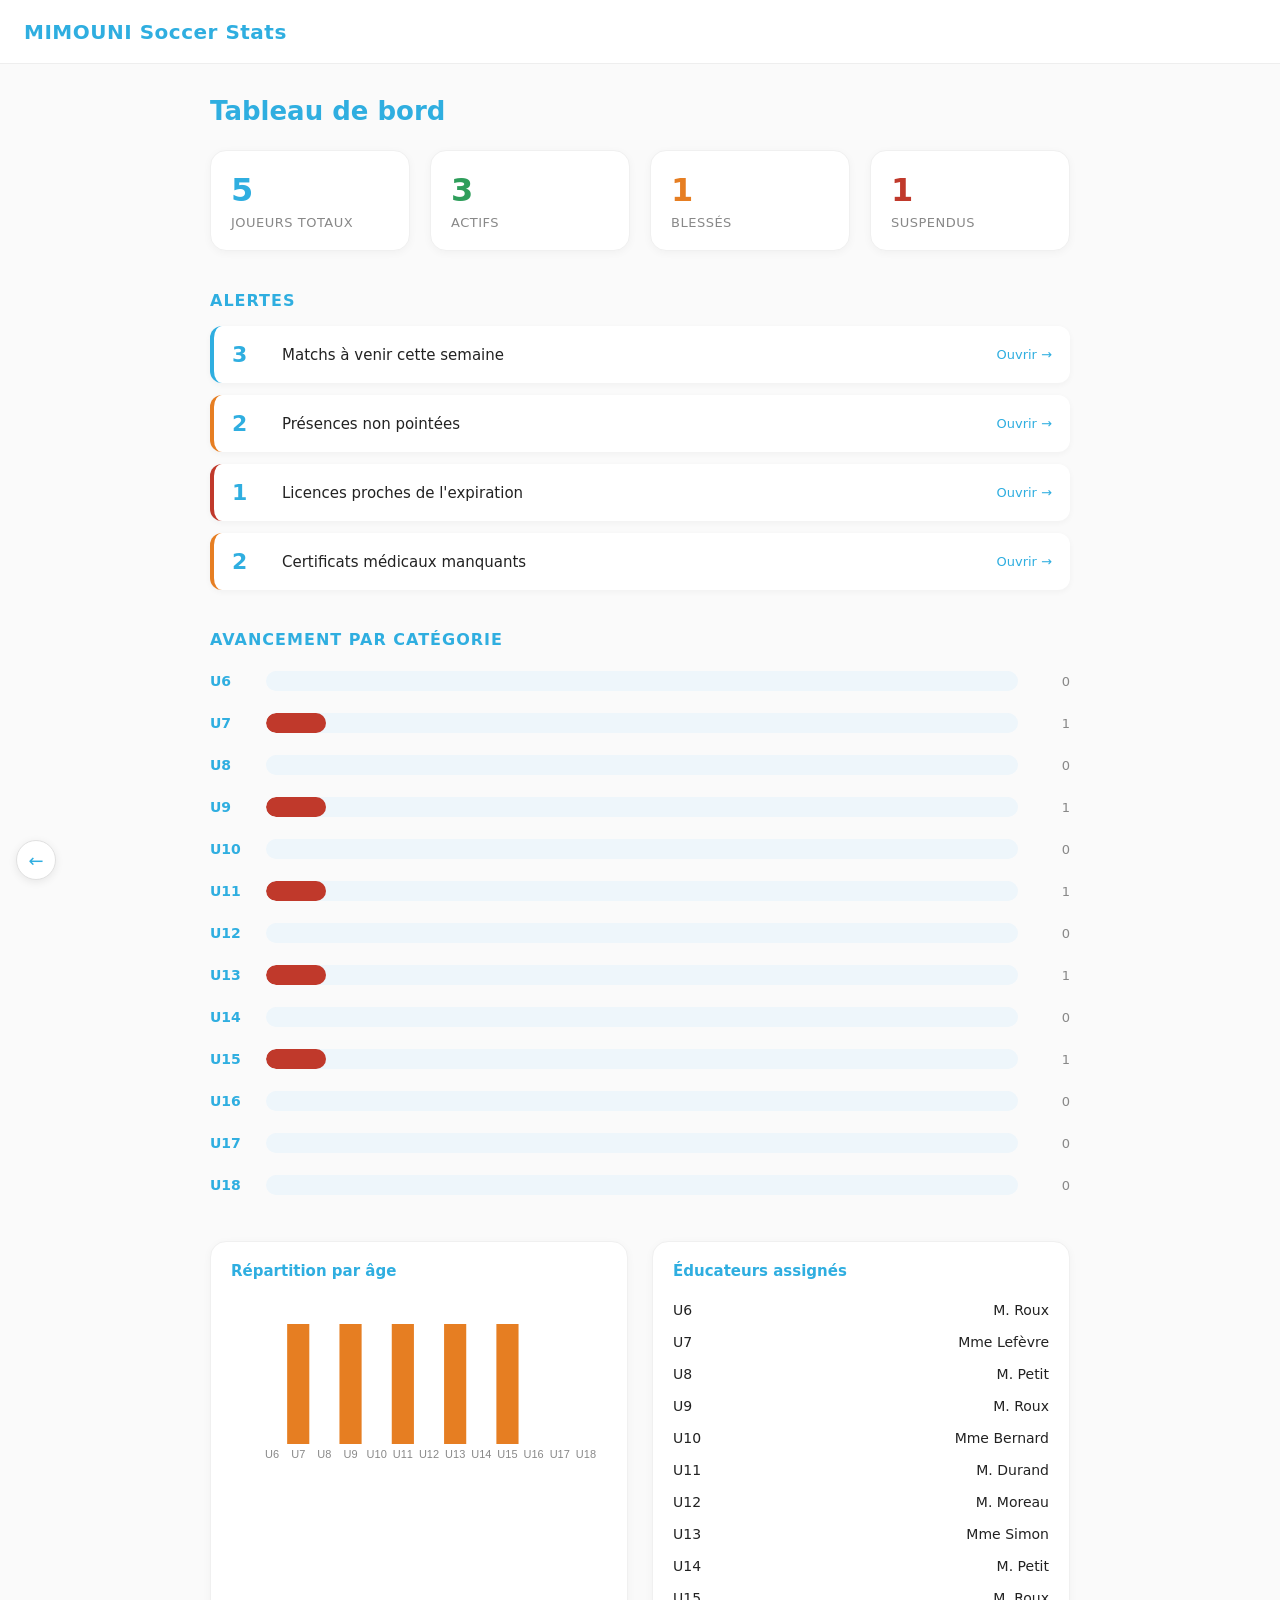
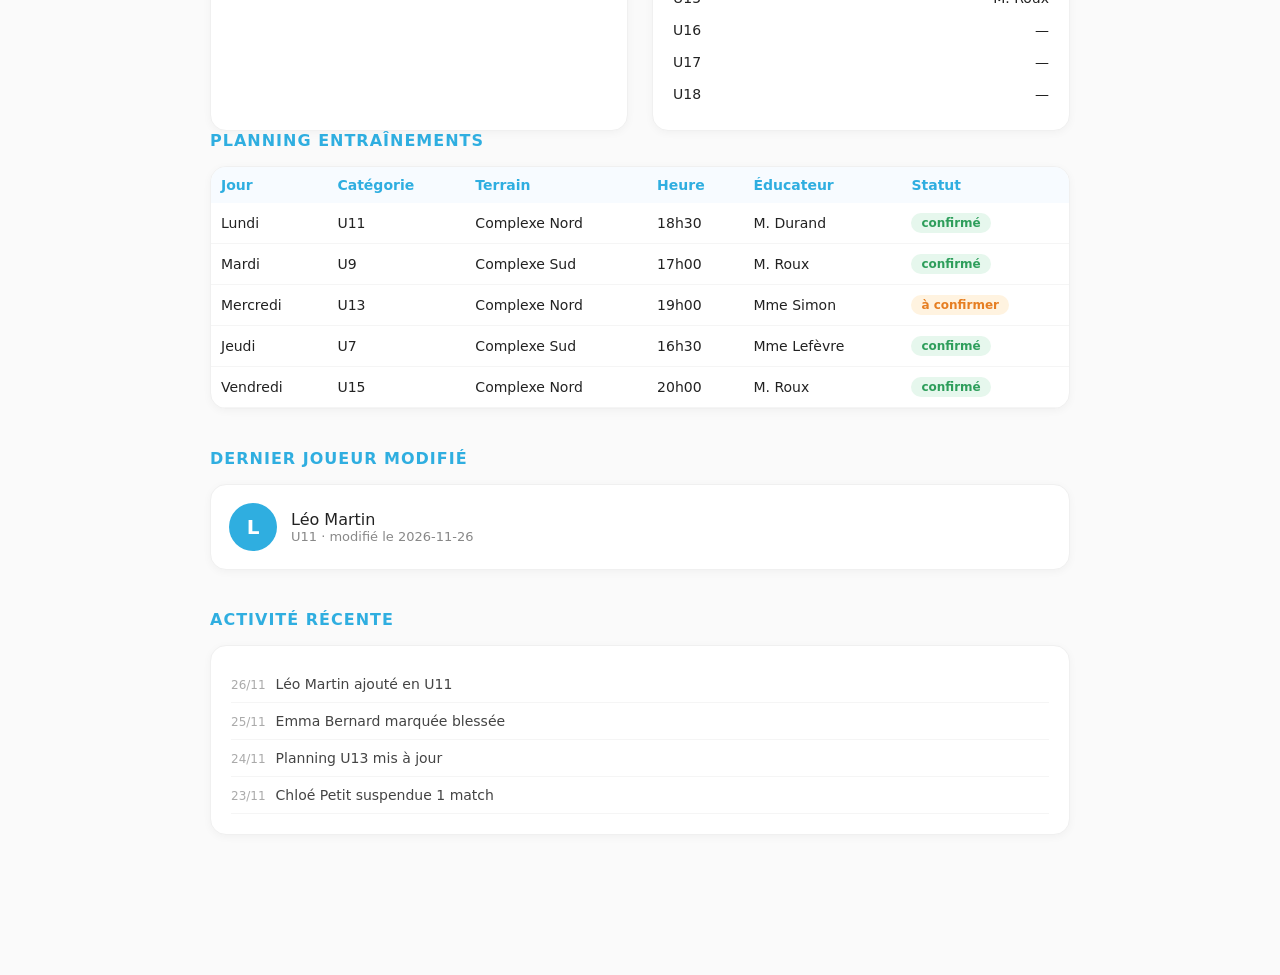
==== index.html @ e246e9ab "UI aérée : header libre, burger au scroll, flèche retour discrète" ====
<!DOCTYPE html>
<html lang="fr">
<head>
<meta charset="UTF-8">
<meta name="viewport" content="width=device-width, initial-scale=1.0">
<title>MIMOUNI Soccer Stats</title>
<link rel="icon" href="favicon.svg" type="image/svg+xml">
<style>
  * { margin:0; padding:0; box-sizing:border-box; font-family:'Segoe UI',system-ui,sans-serif; }
  body { background:#fafafa; color:#222; }
  header { background:#fff; color:#2FAEE0; height:64px; display:flex; align-items:center; padding:0 24px; position:relative; z-index:50; border-bottom:1px solid #eee; }
  .logo { font-weight:700; font-size:20px; letter-spacing:0.5px; }
  .floating-burger { position:fixed; top:16px; left:16px; width:44px; height:44px; background:#fff; border:1px solid #e0e0e0; border-radius:50%; box-shadow:0 2px 8px rgba(0,0,0,.08); display:none; align-items:center; justify-content:center; font-size:22px; color:#2FAEE0; cursor:pointer; z-index:100; transition:opacity .2s; }
  .floating-burger.show { display:flex; }
  #overlay { display:none; position:fixed; inset:0; background:rgba(0,0,0,.3); z-index:200; }
  #overlay.open { display:block; }
  nav { position:fixed; top:0; left:-280px; width:260px; height:100%; background:#fff; z-index:300; transition:left .25s ease; overflow-y:auto; padding:24px 0; box-shadow:2px 0 12px rgba(0,0,0,.1); }
  nav.open { left:0; }
  nav .close { color:#2FAEE0; background:none; border:none; font-size:20px; padding:8px 20px; cursor:pointer; display:block; width:100%; text-align:left; }
  nav a { display:block; color:#333; text-decoration:none; padding:14px 24px; font-size:15px; border-left:3px solid transparent; }
  nav a:hover, nav a.active { background:#f7fbff; color:#2FAEE0; border-left-color:#2FAEE0; }
  nav .sub { padding-left:40px; font-size:13.5px; color:#777; }
  nav .sub:hover { color:#2FAEE0; }
  main { max-width:900px; margin:0 auto; padding:32px 20px 100px; }
  h1 { font-size:26px; margin-bottom:24px; color:#2FAEE0; font-weight:600; }
  .stats { display:grid; grid-template-columns:repeat(auto-fit,minmax(160px,1fr)); gap:20px; margin-bottom:40px; }
  .stat { background:#fff; border-radius:16px; padding:20px; box-shadow:0 2px 8px rgba(0,0,0,.04); cursor:pointer; transition:transform .15s, box-shadow .15s; border:1px solid #f0f0f0; }
  .stat:hover { transform:translateY(-3px); box-shadow:0 6px 16px rgba(0,0,0,.06); }
  .stat .num { font-size:32px; font-weight:700; color:#2FAEE0; }
  .stat .label { font-size:13px; color:#888; text-transform:uppercase; letter-spacing:.5px; margin-top:6px; }
  .stat.actifs .num { color:#2e9e5b; }
  .stat.blesses .num { color:#e67e22; }
  .stat.suspendus .num { color:#c0392b; }
  .section { margin-bottom:40px; }
  .section h2 { font-size:16px; text-transform:uppercase; letter-spacing:1px; color:#2FAEE0; margin-bottom:16px; font-weight:600; }
  .alerts { display:flex; flex-direction:column; gap:12px; }
  .alert { background:#fff; border-radius:12px; padding:16px 18px; display:flex; align-items:center; gap:14px; cursor:pointer; box-shadow:0 2px 6px rgba(0,0,0,.04); border-left:4px solid #c0392b; }
  .alert.orange { border-left-color:#e67e22; }
  .alert.blue { border-left-color:#2FAEE0; }
  .alert .count { font-weight:700; font-size:22px; min-width:36px; color:#2FAEE0; }
  .alert .txt { font-size:15px; flex:1; }
  .alert .go { color:#2FAEE0; font-size:13px; }
  .bars { display:flex; flex-direction:column; gap:10px; }
  .bar-row { display:flex; align-items:center; gap:12px; cursor:pointer; padding:6px 0; }
  .bar-row .cat { width:44px; font-weight:600; font-size:14px; color:#2FAEE0; }
  .bar-bg { flex:1; height:20px; background:#eef6fb; border-radius:10px; overflow:hidden; }
  .bar-fill { height:100%; border-radius:10px; transition:width .4s; }
  .bar-fill.green { background:#2e9e5b; }
  .bar-fill.orange { background:#e67e22; }
  .bar-fill.red { background:#c0392b; }
  .bar-row .pct { width:40px; font-size:13px; color:#888; text-align:right; }
  .grid2 { display:grid; grid-template-columns:repeat(auto-fit,minmax(300px,1fr)); gap:24px; }
  .card { background:#fff; border-radius:16px; padding:20px; box-shadow:0 2px 8px rgba(0,0,0,.04); border:1px solid #f0f0f0; }
  .card h3 { font-size:15px; margin-bottom:14px; color:#2FAEE0; }
  .feed { list-style:none; }
  .feed li { padding:10px 0; border-bottom:1px solid #f5f5f5; font-size:14px; color:#444; }
  .feed li span { color:#aaa; font-size:12px; margin-right:10px; }
  .coach-list { list-style:none; }
  .coach-list li { padding:8px 0; font-size:14px; display:flex; justify-content:space-between; cursor:pointer; }
  .coach-list li:hover { color:#2FAEE0; }
  .training { width:100%; border-collapse:collapse; font-size:14px; }
  .training th { text-align:left; padding:10px; background:#f7fbff; color:#2FAEE0; font-weight:600; }
  .training td { padding:10px; border-bottom:1px solid #f5f5f5; cursor:pointer; }
  .training tr:hover td { background:#fafcff; }
  .tag { display:inline-block; padding:3px 10px; border-radius:12px; font-size:12px; font-weight:600; }
  .tag.green { background:#e6f7ed; color:#2e9e5b; }
  .tag.orange { background:#fff3e0; color:#e67e22; }
  .tag.red { background:#fdecea; color:#c0392b; }
  .last-player { background:#fff; border-radius:16px; padding:18px; box-shadow:0 2px 8px rgba(0,0,0,.04); cursor:pointer; display:flex; align-items:center; gap:14px; border:1px solid #f0f0f0; }
  .last-player:hover { border-color:#2FAEE0; }
  .avatar { width:48px; height:48px; border-radius:50%; background:#2FAEE0; color:#fff; display:flex; align-items:center; justify-content:center; font-weight:700; font-size:20px; }
  .back-btn { position:fixed; bottom:20px; left:16px; width:40px; height:40px; background:#fff; border:1px solid #e0e0e0; border-radius:50%; box-shadow:0 2px 8px rgba(0,0,0,.08); display:flex; align-items:center; justify-content:center; font-size:18px; color:#2FAEE0; cursor:pointer; z-index:100; }
  .back-btn:hover { background:#f7fbff; }
  @media(max-width:600px){ .stats{grid-template-columns:repeat(2,1fr); gap:12px;} main{padding:24px 16px 90px;} }
</style>
</head>
<body>
<header>
  <div class="logo">MIMOUNI Soccer Stats</div>
</header>
<button class="floating-burger" id="floatBurger" onclick="toggleMenu()">&#9776;</button>
<div id="overlay" onclick="toggleMenu()"></div>
<nav id="menu">
  <button class="close" onclick="toggleMenu()">&#10005; Fermer</button>
  <a href="#" class="active" onclick="go('dashboard')">Tableau de bord</a>
  <a href="#" onclick="go('categories')">Catégories</a>
  <a href="#" class="sub" onclick="go('u6')">U6</a><a href="#" class="sub" onclick="go('u7')">U7</a><a href="#" class="sub" onclick="go('u8')">U8</a><a href="#" class="sub" onclick="go('u9')">U9</a><a href="#" class="sub" onclick="go('u10')">U10</a><a href="#" class="sub" onclick="go('u11')">U11</a><a href="#" class="sub" onclick="go('u12')">U12</a><a href="#" class="sub" onclick="go('u13')">U13</a><a href="#" class="sub" onclick="go('u14')">U14</a><a href="#" class="sub" onclick="go('u15')">U15</a><a href="#" class="sub" onclick="go('u16')">U16</a><a href="#" class="sub" onclick="go('u17')">U17</a><a href="#" class="sub" onclick="go('u18')">U18</a>
  <a href="#" onclick="go('matchs')">Matchs</a>
  <a href="#" onclick="go('presences')">Présences</a>
  <a href="#" onclick="go('convocations')">Convocations</a>
  <a href="#" onclick="go('documents')">Documents</a>
  <a href="#" onclick="go('parametres')">Paramètres</a>
  <a href="#" onclick="go('export')">Export</a>
</nav>
<main>
  <h1>Tableau de bord</h1>
  <div class="stats">
    <div class="stat" onclick="go('joueurs')"><div class="num" id="s-total">0</div><div class="label">Joueurs totaux</div></div>
    <div class="stat actifs" onclick="go('joueurs?statut=actif')"><div class="num" id="s-actifs">0</div><div class="label">Actifs</div></div>
    <div class="stat blesses" onclick="go('joueurs?statut=blesse')"><div class="num" id="s-blesses">0</div><div class="label">Blessés</div></div>
    <div class="stat suspendus" onclick="go('joueurs?statut=suspendu')"><div class="num" id="s-suspendus">0</div><div class="label">Suspendus</div></div>
  </div>
  <div class="section">
    <h2>Alertes</h2>
    <div class="alerts">
      <div class="alert blue" onclick="go('matchs')"><div class="count" id="a-matchs">0</div><div class="txt">Matchs à venir cette semaine</div><div class="go">Ouvrir →</div></div>
      <div class="alert orange" onclick="go('presences')"><div class="count" id="a-presences">0</div><div class="txt">Présences non pointées</div><div class="go">Ouvrir →</div></div>
      <div class="alert" onclick="go('joueurs?alerte=licence')"><div class="count" id="a-licences">0</div><div class="txt">Licences proches de l'expiration</div><div class="go">Ouvrir →</div></div>
      <div class="alert orange" onclick="go('joueurs?alerte=certificat')"><div class="count" id="a-certifs">0</div><div class="txt">Certificats médicaux manquants</div><div class="go">Ouvrir →</div></div>
    </div>
  </div>
  <div class="section">
    <h2>Avancement par catégorie</h2>
    <div class="bars" id="bars"></div>
  </div>
  <div class="grid2">
    <div class="card">
      <h3>Répartition par âge</h3>
      <canvas id="chart" width="400" height="180"></canvas>
    </div>
    <div class="card">
      <h3>Éducateurs assignés</h3>
      <ul class="coach-list" id="coaches"></ul>
    </div>
  </div>
  <div class="section">
    <h2>Planning entraînements</h2>
    <div class="card" style="padding:0;overflow-x:auto">
      <table class="training">
        <thead><tr><th>Jour</th><th>Catégorie</th><th>Terrain</th><th>Heure</th><th>Éducateur</th><th>Statut</th></tr></thead>
        <tbody id="training"></tbody>
      </table>
    </div>
  </div>
  <div class="section">
    <h2>Dernier joueur modifié</h2>
    <div class="last-player" id="last-player" onclick="go('joueur')">
      <div class="avatar" id="lp-avatar">?</div>
      <div><div id="lp-name">Aucun joueur</div><div id="lp-cat" style="font-size:13px;color:#888"></div></div>
    </div>
  </div>
  <div class="section">
    <h2>Activité récente</h2>
    <div class="card"><ul class="feed" id="feed"></ul></div>
  </div>
</main>
<button class="back-btn" onclick="history.back()" title="Retour">←</button>
<script>
const CATS=['U6','U7','U8','U9','U10','U11','U12','U13','U14','U15','U16','U17','U18'];
function load(k,fb){try{return JSON.parse(localStorage.getItem('fm.'+k))??fb;}catch(e){return fb;}}
function save(k,v){localStorage.setItem('fm.'+k,JSON.stringify(v));}
let players=load('players',[]);
if(!players.length){
  players=[
    {id:1,nom:'Martin',prenom:'Léo',cat:'U11',statut:'actif',maillot:7,poste:['Milieu central'],licence:'2026-09-15',certificat:'ok',modifie:'2026-11-26'},
    {id:2,nom:'Bernard',prenom:'Emma',cat:'U9',statut:'blesse',maillot:3,poste:['Gardien'],licence:'2026-06-01',certificat:'manquant',modifie:'2026-11-25'},
    {id:3,nom:'Durand',prenom:'Noah',cat:'U13',statut:'actif',maillot:10,poste:['Attaquant'],licence:'2025-12-20',certificat:'ok',modifie:'2026-11-24'},
    {id:4,nom:'Petit',prenom:'Chloé',cat:'U7',statut:'suspendu',maillot:5,poste:['Défenseur latéral droit'],licence:'2026-10-01',certificat:'ok',modifie:'2026-11-23'},
    {id:5,nom:'Moreau',prenom:'Adam',cat:'U15',statut:'actif',maillot:9,poste:['Ailier gauche'],licence:'2026-08-30',certificat:'attente',modifie:'2026-11-22'}
  ];
  save('players',players);
}
function toggleMenu(){
  document.getElementById('menu').classList.toggle('open');
  document.getElementById('overlay').classList.toggle('open');
}
function go(page){
  document.getElementById('menu').classList.remove('open');
  document.getElementById('overlay').classList.remove('open');
  if(page==='dashboard') return;
  const map={categories:'categories.html',matchs:'matchs.html',presences:'presences.html',convocations:'convocations.html',documents:'documents.html',parametres:'parametres.html',export:'export.html',joueur:'joueur.html'};
  if(map[page]) window.location.href=map[page];
  else if(page.startsWith('u')) window.location.href='categorie.html?cat='+page.toUpperCase();
  else alert('Page '+page+' en construction');
}
let lastScroll=0;
window.addEventListener('scroll',()=>{
  const y=window.scrollY;
  const burger=document.getElementById('floatBurger');
  if(y>80) burger.classList.add('show');
  else burger.classList.remove('show');
  lastScroll=y;
});
function render(){
  const total=players.length;
  const actifs=players.filter(p=>p.statut==='actif').length;
  const blesses=players.filter(p=>p.statut==='blesse').length;
  const suspendus=players.filter(p=>p.statut==='suspendu').length;
  document.getElementById('s-total').textContent=total;
  document.getElementById('s-actifs').textContent=actifs;
  document.getElementById('s-blesses').textContent=blesses;
  document.getElementById('s-suspendus').textContent=suspendus;
  document.getElementById('a-matchs').textContent='3';
  document.getElementById('a-presences').textContent='2';
  document.getElementById('a-licences').textContent=players.filter(p=>p.licence<'2026-06-01').length||'1';
  document.getElementById('a-certifs').textContent=players.filter(p=>p.certificat!=='ok').length;
  const bars=document.getElementById('bars');
  bars.innerHTML='';
  CATS.forEach(c=>{
    const n=players.filter(p=>p.cat===c).length;
    const max=12; const pct=Math.min(100,Math.round(n/max*100));
    let cls='red'; if(n>=max)cls='green'; else if(n>=6)cls='orange';
    bars.innerHTML+=`<div class="bar-row" onclick="go('${c.toLowerCase()}')"><div class="cat">${c}</div><div class="bar-bg"><div class="bar-fill ${cls}" style="width:${pct}%"></div></div><div class="pct">${n}</div></div>`;
  });
  const canvas=document.getElementById('chart');
  const ctx=canvas.getContext('2d');
  const counts=CATS.map(c=>players.filter(p=>p.cat===c).length);
  const maxC=Math.max(...counts,1); const w=400,h=180,pad=30;
  ctx.clearRect(0,0,w,h);
  counts.forEach((v,i)=>{
    const x=pad+i*(w-2*pad)/CATS.length; const bh=(h-2*pad)*v/maxC;
    ctx.fillStyle=v===0?'#c0392b':v<6?'#e67e22':'#2e9e5b';
    ctx.fillRect(x,h-pad-bh,(w-2*pad)/CATS.length-4,bh);
    ctx.fillStyle='#888'; ctx.font='11px sans-serif'; ctx.textAlign='center';
    ctx.fillText(CATS[i],x+(w-2*pad)/CATS.length/2-2,h-pad+14);
  });
  const coaches=load('coaches',[
    {cat:'U6',nom:'M. Roux'},{cat:'U7',nom:'Mme Lefèvre'},{cat:'U8',nom:'M. Petit'},{cat:'U9',nom:'M. Roux'},{cat:'U10',nom:'Mme Bernard'},{cat:'U11',nom:'M. Durand'},{cat:'U12',nom:'M. Moreau'},{cat:'U13',nom:'Mme Simon'},{cat:'U14',nom:'M. Petit'},{cat:'U15',nom:'M. Roux'},{cat:'U16',nom:'—'},{cat:'U17',nom:'—'},{cat:'U18',nom:'—'}
  ]);
  document.getElementById('coaches').innerHTML=coaches.map(c=>`<li onclick="go('${c.cat.toLowerCase()}')"><span>${c.cat}</span><span>${c.nom}</span></li>`).join('');
  const train=load('training',[
    {jour:'Lundi',cat:'U11',terrain:'Complexe Nord',heure:'18h30',educ:'M. Durand',statut:'confirmé'},
    {jour:'Mardi',cat:'U9',terrain:'Complexe Sud',heure:'17h00',educ:'M. Roux',statut:'confirmé'},
    {jour:'Mercredi',cat:'U13',terrain:'Complexe Nord',heure:'19h00',educ:'Mme Simon',statut:'à confirmer'},
    {jour:'Jeudi',cat:'U7',terrain:'Complexe Sud',heure:'16h30',educ:'Mme Lefèvre',statut:'confirmé'},
    {jour:'Vendredi',cat:'U15',terrain:'Complexe Nord',heure:'20h00',educ:'M. Roux',statut:'confirmé'}
  ]);
  document.getElementById('training').innerHTML=train.map(t=>`<tr onclick="go('planning')"><td>${t.jour}</td><td>${t.cat}</td><td>${t.terrain}</td><td>${t.heure}</td><td>${t.educ}</td><td><span class="tag ${t.statut==='confirmé'?'green':'orange'}">${t.statut}</span></td></tr>`).join('');
  const last=[...players].sort((a,b)=>b.modifie.localeCompare(a.modifie))[0];
  if(last){
    document.getElementById('lp-avatar').textContent=last.prenom[0];
    document.getElementById('lp-name').textContent=last.prenom+' '+last.nom;
    document.getElementById('lp-cat').textContent=last.cat+' · modifié le '+last.modifie;
  }
  document.getElementById('feed').innerHTML=[
    '<li><span>26/11</span>Léo Martin ajouté en U11</li>',
    '<li><span>25/11</span>Emma Bernard marquée blessée</li>',
    '<li><span>24/11</span>Planning U13 mis à jour</li>',
    '<li><span>23/11</span>Chloé Petit suspendue 1 match</li>'
  ].join('');
}
render();
</script>
</body>
</html>
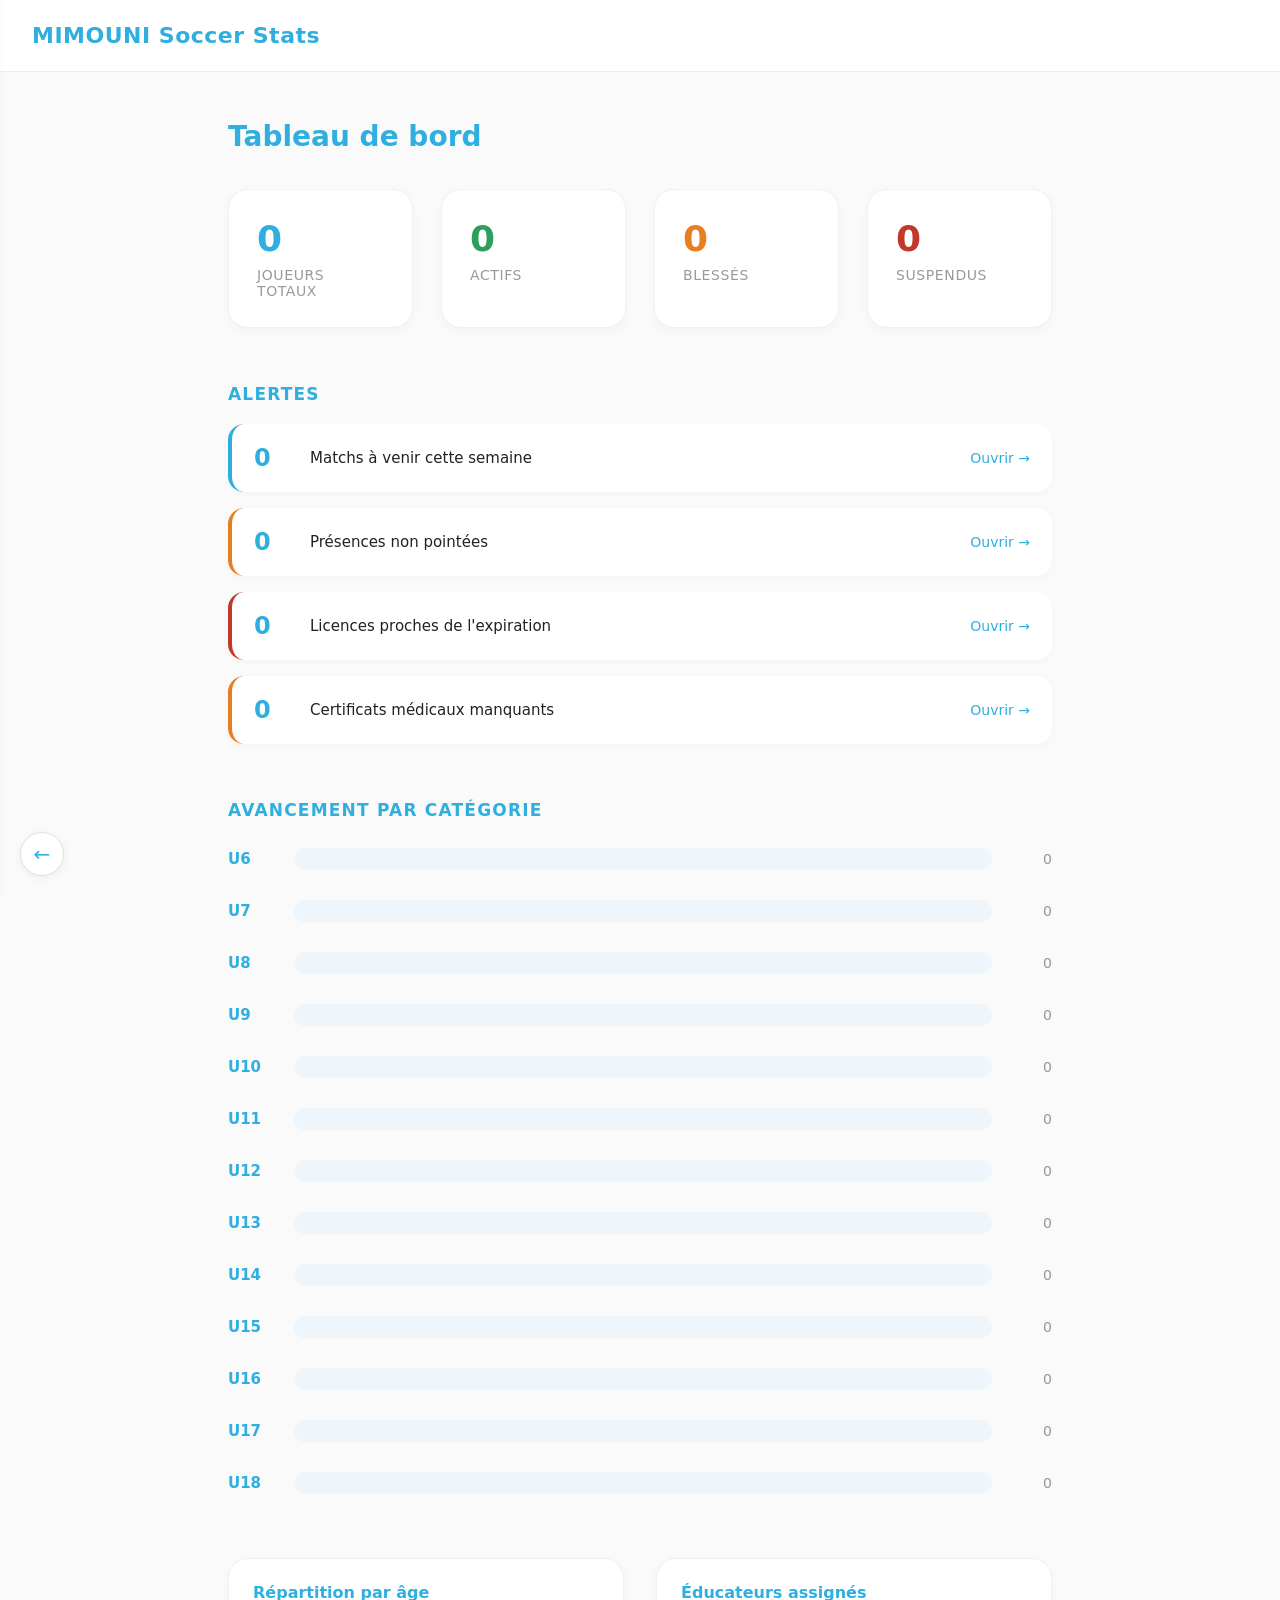
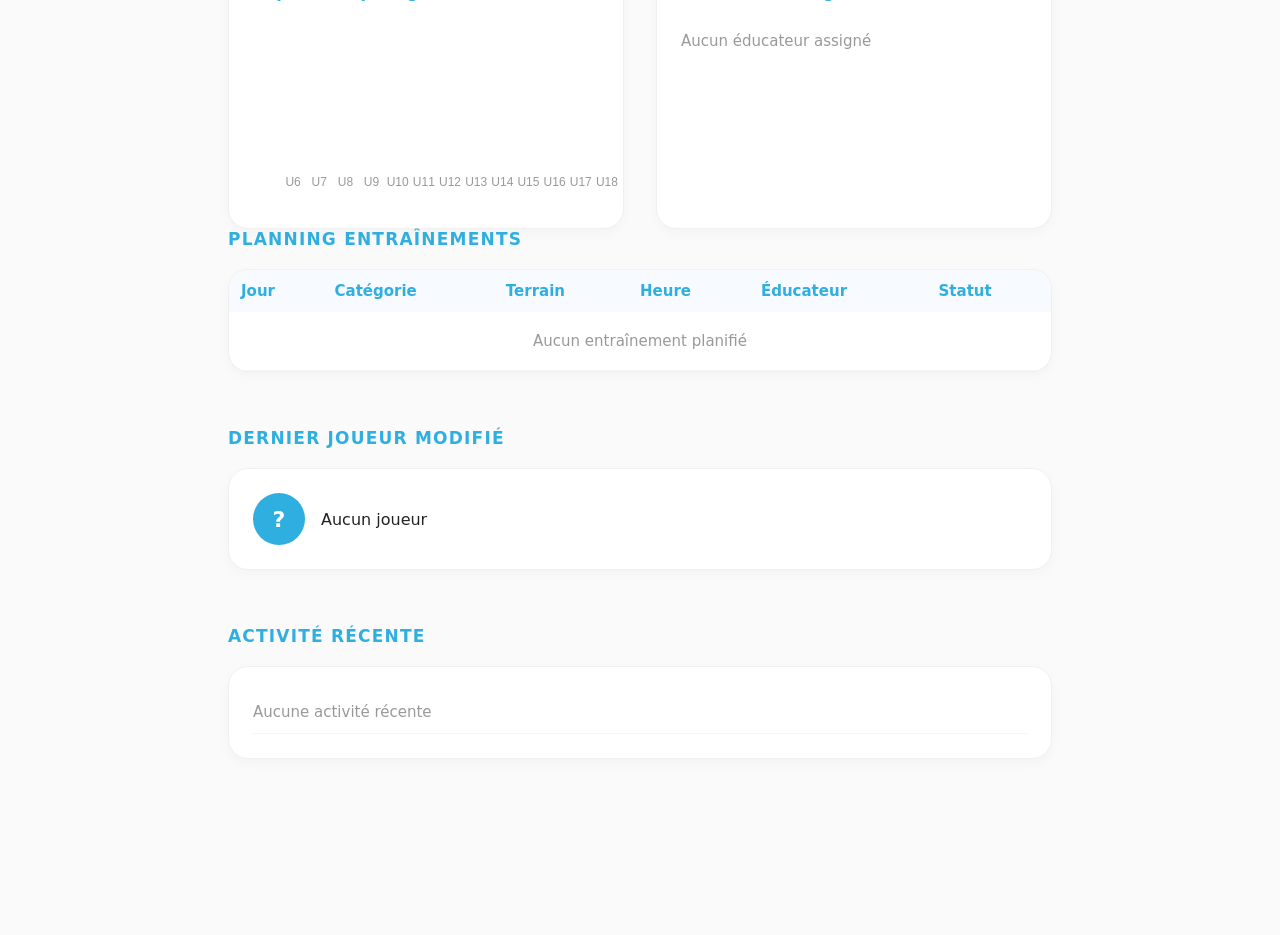
==== commit ea6af6b7: "Suppression des joueurs fictifs (tout à 0) + plus d'espace aéré" ====
--- a/index.html
+++ b/index.html
@@ -8,70 +8,70 @@
 <style>
   * { margin:0; padding:0; box-sizing:border-box; font-family:'Segoe UI',system-ui,sans-serif; }
   body { background:#fafafa; color:#222; }
-  header { background:#fff; color:#2FAEE0; height:64px; display:flex; align-items:center; padding:0 24px; position:relative; z-index:50; border-bottom:1px solid #eee; }
-  .logo { font-weight:700; font-size:20px; letter-spacing:0.5px; }
-  .floating-burger { position:fixed; top:16px; left:16px; width:44px; height:44px; background:#fff; border:1px solid #e0e0e0; border-radius:50%; box-shadow:0 2px 8px rgba(0,0,0,.08); display:none; align-items:center; justify-content:center; font-size:22px; color:#2FAEE0; cursor:pointer; z-index:100; transition:opacity .2s; }
+  header { background:#fff; color:#2FAEE0; height:72px; display:flex; align-items:center; padding:0 32px; position:relative; z-index:50; border-bottom:1px solid #eee; }
+  .logo { font-weight:700; font-size:22px; letter-spacing:0.5px; }
+  .floating-burger { position:fixed; top:20px; left:20px; width:48px; height:48px; background:#fff; border:1px solid #e0e0e0; border-radius:50%; box-shadow:0 2px 10px rgba(0,0,0,.06); display:none; align-items:center; justify-content:center; font-size:24px; color:#2FAEE0; cursor:pointer; z-index:100; }
   .floating-burger.show { display:flex; }
-  #overlay { display:none; position:fixed; inset:0; background:rgba(0,0,0,.3); z-index:200; }
+  #overlay { display:none; position:fixed; inset:0; background:rgba(0,0,0,.25); z-index:200; }
   #overlay.open { display:block; }
-  nav { position:fixed; top:0; left:-280px; width:260px; height:100%; background:#fff; z-index:300; transition:left .25s ease; overflow-y:auto; padding:24px 0; box-shadow:2px 0 12px rgba(0,0,0,.1); }
+  nav { position:fixed; top:0; left:-280px; width:270px; height:100%; background:#fff; z-index:300; transition:left .25s ease; overflow-y:auto; padding:32px 0; box-shadow:2px 0 16px rgba(0,0,0,.08); }
   nav.open { left:0; }
-  nav .close { color:#2FAEE0; background:none; border:none; font-size:20px; padding:8px 20px; cursor:pointer; display:block; width:100%; text-align:left; }
-  nav a { display:block; color:#333; text-decoration:none; padding:14px 24px; font-size:15px; border-left:3px solid transparent; }
+  nav .close { color:#2FAEE0; background:none; border:none; font-size:20px; padding:12px 24px; cursor:pointer; display:block; width:100%; text-align:left; }
+  nav a { display:block; color:#333; text-decoration:none; padding:16px 28px; font-size:16px; border-left:3px solid transparent; }
   nav a:hover, nav a.active { background:#f7fbff; color:#2FAEE0; border-left-color:#2FAEE0; }
-  nav .sub { padding-left:40px; font-size:13.5px; color:#777; }
+  nav .sub { padding-left:44px; font-size:14px; color:#777; }
   nav .sub:hover { color:#2FAEE0; }
-  main { max-width:900px; margin:0 auto; padding:32px 20px 100px; }
-  h1 { font-size:26px; margin-bottom:24px; color:#2FAEE0; font-weight:600; }
-  .stats { display:grid; grid-template-columns:repeat(auto-fit,minmax(160px,1fr)); gap:20px; margin-bottom:40px; }
-  .stat { background:#fff; border-radius:16px; padding:20px; box-shadow:0 2px 8px rgba(0,0,0,.04); cursor:pointer; transition:transform .15s, box-shadow .15s; border:1px solid #f0f0f0; }
-  .stat:hover { transform:translateY(-3px); box-shadow:0 6px 16px rgba(0,0,0,.06); }
-  .stat .num { font-size:32px; font-weight:700; color:#2FAEE0; }
-  .stat .label { font-size:13px; color:#888; text-transform:uppercase; letter-spacing:.5px; margin-top:6px; }
+  main { max-width:880px; margin:0 auto; padding:48px 28px 120px; }
+  h1 { font-size:28px; margin-bottom:36px; color:#2FAEE0; font-weight:600; }
+  .stats { display:grid; grid-template-columns:repeat(auto-fit,minmax(180px,1fr)); gap:28px; margin-bottom:56px; }
+  .stat { background:#fff; border-radius:20px; padding:28px; box-shadow:0 4px 12px rgba(0,0,0,.03); cursor:pointer; transition:transform .15s, box-shadow .15s; border:1px solid #f0f0f0; }
+  .stat:hover { transform:translateY(-4px); box-shadow:0 8px 20px rgba(0,0,0,.05); }
+  .stat .num { font-size:36px; font-weight:700; color:#2FAEE0; }
+  .stat .label { font-size:14px; color:#999; text-transform:uppercase; letter-spacing:.6px; margin-top:8px; }
   .stat.actifs .num { color:#2e9e5b; }
   .stat.blesses .num { color:#e67e22; }
   .stat.suspendus .num { color:#c0392b; }
-  .section { margin-bottom:40px; }
-  .section h2 { font-size:16px; text-transform:uppercase; letter-spacing:1px; color:#2FAEE0; margin-bottom:16px; font-weight:600; }
-  .alerts { display:flex; flex-direction:column; gap:12px; }
-  .alert { background:#fff; border-radius:12px; padding:16px 18px; display:flex; align-items:center; gap:14px; cursor:pointer; box-shadow:0 2px 6px rgba(0,0,0,.04); border-left:4px solid #c0392b; }
+  .section { margin-bottom:56px; }
+  .section h2 { font-size:17px; text-transform:uppercase; letter-spacing:1.2px; color:#2FAEE0; margin-bottom:20px; font-weight:600; }
+  .alerts { display:flex; flex-direction:column; gap:16px; }
+  .alert { background:#fff; border-radius:16px; padding:20px 22px; display:flex; align-items:center; gap:16px; cursor:pointer; box-shadow:0 2px 8px rgba(0,0,0,.03); border-left:4px solid #c0392b; }
   .alert.orange { border-left-color:#e67e22; }
   .alert.blue { border-left-color:#2FAEE0; }
-  .alert .count { font-weight:700; font-size:22px; min-width:36px; color:#2FAEE0; }
+  .alert .count { font-weight:700; font-size:24px; min-width:40px; color:#2FAEE0; }
   .alert .txt { font-size:15px; flex:1; }
-  .alert .go { color:#2FAEE0; font-size:13px; }
-  .bars { display:flex; flex-direction:column; gap:10px; }
-  .bar-row { display:flex; align-items:center; gap:12px; cursor:pointer; padding:6px 0; }
-  .bar-row .cat { width:44px; font-weight:600; font-size:14px; color:#2FAEE0; }
-  .bar-bg { flex:1; height:20px; background:#eef6fb; border-radius:10px; overflow:hidden; }
-  .bar-fill { height:100%; border-radius:10px; transition:width .4s; }
+  .alert .go { color:#2FAEE0; font-size:14px; }
+  .bars { display:flex; flex-direction:column; gap:14px; }
+  .bar-row { display:flex; align-items:center; gap:16px; cursor:pointer; padding:8px 0; }
+  .bar-row .cat { width:50px; font-weight:600; font-size:15px; color:#2FAEE0; }
+  .bar-bg { flex:1; height:22px; background:#eef6fb; border-radius:11px; overflow:hidden; }
+  .bar-fill { height:100%; border-radius:11px; transition:width .4s; }
   .bar-fill.green { background:#2e9e5b; }
   .bar-fill.orange { background:#e67e22; }
   .bar-fill.red { background:#c0392b; }
-  .bar-row .pct { width:40px; font-size:13px; color:#888; text-align:right; }
-  .grid2 { display:grid; grid-template-columns:repeat(auto-fit,minmax(300px,1fr)); gap:24px; }
-  .card { background:#fff; border-radius:16px; padding:20px; box-shadow:0 2px 8px rgba(0,0,0,.04); border:1px solid #f0f0f0; }
-  .card h3 { font-size:15px; margin-bottom:14px; color:#2FAEE0; }
+  .bar-row .pct { width:44px; font-size:14px; color:#999; text-align:right; }
+  .grid2 { display:grid; grid-template-columns:repeat(auto-fit,minmax(320px,1fr)); gap:32px; }
+  .card { background:#fff; border-radius:20px; padding:24px; box-shadow:0 4px 12px rgba(0,0,0,.03); border:1px solid #f0f0f0; }
+  .card h3 { font-size:16px; margin-bottom:18px; color:#2FAEE0; }
   .feed { list-style:none; }
-  .feed li { padding:10px 0; border-bottom:1px solid #f5f5f5; font-size:14px; color:#444; }
-  .feed li span { color:#aaa; font-size:12px; margin-right:10px; }
+  .feed li { padding:12px 0; border-bottom:1px solid #f5f5f5; font-size:15px; color:#555; }
+  .feed li span { color:#bbb; font-size:13px; margin-right:12px; }
   .coach-list { list-style:none; }
-  .coach-list li { padding:8px 0; font-size:14px; display:flex; justify-content:space-between; cursor:pointer; }
+  .coach-list li { padding:10px 0; font-size:15px; display:flex; justify-content:space-between; cursor:pointer; }
   .coach-list li:hover { color:#2FAEE0; }
-  .training { width:100%; border-collapse:collapse; font-size:14px; }
-  .training th { text-align:left; padding:10px; background:#f7fbff; color:#2FAEE0; font-weight:600; }
-  .training td { padding:10px; border-bottom:1px solid #f5f5f5; cursor:pointer; }
+  .training { width:100%; border-collapse:collapse; font-size:15px; }
+  .training th { text-align:left; padding:12px; background:#f7fbff; color:#2FAEE0; font-weight:600; }
+  .training td { padding:12px; border-bottom:1px solid #f5f5f5; cursor:pointer; }
   .training tr:hover td { background:#fafcff; }
-  .tag { display:inline-block; padding:3px 10px; border-radius:12px; font-size:12px; font-weight:600; }
+  .tag { display:inline-block; padding:4px 12px; border-radius:14px; font-size:12px; font-weight:600; }
   .tag.green { background:#e6f7ed; color:#2e9e5b; }
   .tag.orange { background:#fff3e0; color:#e67e22; }
   .tag.red { background:#fdecea; color:#c0392b; }
-  .last-player { background:#fff; border-radius:16px; padding:18px; box-shadow:0 2px 8px rgba(0,0,0,.04); cursor:pointer; display:flex; align-items:center; gap:14px; border:1px solid #f0f0f0; }
+  .last-player { background:#fff; border-radius:20px; padding:24px; box-shadow:0 4px 12px rgba(0,0,0,.03); cursor:pointer; display:flex; align-items:center; gap:16px; border:1px solid #f0f0f0; }
   .last-player:hover { border-color:#2FAEE0; }
-  .avatar { width:48px; height:48px; border-radius:50%; background:#2FAEE0; color:#fff; display:flex; align-items:center; justify-content:center; font-weight:700; font-size:20px; }
-  .back-btn { position:fixed; bottom:20px; left:16px; width:40px; height:40px; background:#fff; border:1px solid #e0e0e0; border-radius:50%; box-shadow:0 2px 8px rgba(0,0,0,.08); display:flex; align-items:center; justify-content:center; font-size:18px; color:#2FAEE0; cursor:pointer; z-index:100; }
+  .avatar { width:52px; height:52px; border-radius:50%; background:#2FAEE0; color:#fff; display:flex; align-items:center; justify-content:center; font-weight:700; font-size:22px; }
+  .back-btn { position:fixed; bottom:24px; left:20px; width:44px; height:44px; background:#fff; border:1px solid #e0e0e0; border-radius:50%; box-shadow:0 2px 10px rgba(0,0,0,.06); display:flex; align-items:center; justify-content:center; font-size:20px; color:#2FAEE0; cursor:pointer; z-index:100; }
   .back-btn:hover { background:#f7fbff; }
-  @media(max-width:600px){ .stats{grid-template-columns:repeat(2,1fr); gap:12px;} main{padding:24px 16px 90px;} }
+  @media(max-width:600px){ .stats{grid-template-columns:repeat(2,1fr); gap:16px;} main{padding:32px 16px 100px;} }
 </style>
 </head>
 <body>
@@ -95,18 +95,18 @@
 <main>
   <h1>Tableau de bord</h1>
   <div class="stats">
-    <div class="stat" onclick="go('joueurs')"><div class="num" id="s-total">0</div><div class="label">Joueurs totaux</div></div>
-    <div class="stat actifs" onclick="go('joueurs?statut=actif')"><div class="num" id="s-actifs">0</div><div class="label">Actifs</div></div>
-    <div class="stat blesses" onclick="go('joueurs?statut=blesse')"><div class="num" id="s-blesses">0</div><div class="label">Blessés</div></div>
-    <div class="stat suspendus" onclick="go('joueurs?statut=suspendu')"><div class="num" id="s-suspendus">0</div><div class="label">Suspendus</div></div>
+    <div class="stat" onclick="go('categories')"><div class="num" id="s-total">0</div><div class="label">Joueurs totaux</div></div>
+    <div class="stat actifs" onclick="go('categories')"><div class="num" id="s-actifs">0</div><div class="label">Actifs</div></div>
+    <div class="stat blesses" onclick="go('categories')"><div class="num" id="s-blesses">0</div><div class="label">Blessés</div></div>
+    <div class="stat suspendus" onclick="go('categories')"><div class="num" id="s-suspendus">0</div><div class="label">Suspendus</div></div>
   </div>
   <div class="section">
     <h2>Alertes</h2>
     <div class="alerts">
       <div class="alert blue" onclick="go('matchs')"><div class="count" id="a-matchs">0</div><div class="txt">Matchs à venir cette semaine</div><div class="go">Ouvrir →</div></div>
       <div class="alert orange" onclick="go('presences')"><div class="count" id="a-presences">0</div><div class="txt">Présences non pointées</div><div class="go">Ouvrir →</div></div>
-      <div class="alert" onclick="go('joueurs?alerte=licence')"><div class="count" id="a-licences">0</div><div class="txt">Licences proches de l'expiration</div><div class="go">Ouvrir →</div></div>
-      <div class="alert orange" onclick="go('joueurs?alerte=certificat')"><div class="count" id="a-certifs">0</div><div class="txt">Certificats médicaux manquants</div><div class="go">Ouvrir →</div></div>
+      <div class="alert" onclick="go('categories')"><div class="count" id="a-licences">0</div><div class="txt">Licences proches de l'expiration</div><div class="go">Ouvrir →</div></div>
+      <div class="alert orange" onclick="go('categories')"><div class="count" id="a-certifs">0</div><div class="txt">Certificats médicaux manquants</div><div class="go">Ouvrir →</div></div>
     </div>
   </div>
   <div class="section">
@@ -136,7 +136,7 @@
     <h2>Dernier joueur modifié</h2>
     <div class="last-player" id="last-player" onclick="go('joueur')">
       <div class="avatar" id="lp-avatar">?</div>
-      <div><div id="lp-name">Aucun joueur</div><div id="lp-cat" style="font-size:13px;color:#888"></div></div>
+      <div><div id="lp-name">Aucun joueur</div><div id="lp-cat" style="font-size:14px;color:#999"></div></div>
     </div>
   </div>
   <div class="section">
@@ -150,16 +150,6 @@
 function load(k,fb){try{return JSON.parse(localStorage.getItem('fm.'+k))??fb;}catch(e){return fb;}}
 function save(k,v){localStorage.setItem('fm.'+k,JSON.stringify(v));}
 let players=load('players',[]);
-if(!players.length){
-  players=[
-    {id:1,nom:'Martin',prenom:'Léo',cat:'U11',statut:'actif',maillot:7,poste:['Milieu central'],licence:'2026-09-15',certificat:'ok',modifie:'2026-11-26'},
-    {id:2,nom:'Bernard',prenom:'Emma',cat:'U9',statut:'blesse',maillot:3,poste:['Gardien'],licence:'2026-06-01',certificat:'manquant',modifie:'2026-11-25'},
-    {id:3,nom:'Durand',prenom:'Noah',cat:'U13',statut:'actif',maillot:10,poste:['Attaquant'],licence:'2025-12-20',certificat:'ok',modifie:'2026-11-24'},
-    {id:4,nom:'Petit',prenom:'Chloé',cat:'U7',statut:'suspendu',maillot:5,poste:['Défenseur latéral droit'],licence:'2026-10-01',certificat:'ok',modifie:'2026-11-23'},
-    {id:5,nom:'Moreau',prenom:'Adam',cat:'U15',statut:'actif',maillot:9,poste:['Ailier gauche'],licence:'2026-08-30',certificat:'attente',modifie:'2026-11-22'}
-  ];
-  save('players',players);
-}
 function toggleMenu(){
   document.getElementById('menu').classList.toggle('open');
   document.getElementById('overlay').classList.toggle('open');
@@ -168,18 +158,25 @@
   document.getElementById('menu').classList.remove('open');
   document.getElementById('overlay').classList.remove('open');
   if(page==='dashboard') return;
-  const map={categories:'categories.html',matchs:'matchs.html',presences:'presences.html',convocations:'convocations.html',documents:'documents.html',parametres:'parametres.html',export:'export.html',joueur:'joueur.html'};
+  const map={
+    categories:'categories.html',
+    matchs:'matchs.html',
+    presences:'presences.html',
+    convocations:'convocations.html',
+    documents:'documents.html',
+    parametres:'parametres.html',
+    export:'export.html',
+    joueur:'joueur.html'
+  };
   if(map[page]) window.location.href=map[page];
   else if(page.startsWith('u')) window.location.href='categorie.html?cat='+page.toUpperCase();
-  else alert('Page '+page+' en construction');
+  else window.location.href='categories.html';
 }
-let lastScroll=0;
 window.addEventListener('scroll',()=>{
   const y=window.scrollY;
   const burger=document.getElementById('floatBurger');
-  if(y>80) burger.classList.add('show');
+  if(y>100) burger.classList.add('show');
   else burger.classList.remove('show');
-  lastScroll=y;
 });
 function render(){
   const total=players.length;
@@ -190,10 +187,10 @@
   document.getElementById('s-actifs').textContent=actifs;
   document.getElementById('s-blesses').textContent=blesses;
   document.getElementById('s-suspendus').textContent=suspendus;
-  document.getElementById('a-matchs').textContent='3';
-  document.getElementById('a-presences').textContent='2';
-  document.getElementById('a-licences').textContent=players.filter(p=>p.licence<'2026-06-01').length||'1';
-  document.getElementById('a-certifs').textContent=players.filter(p=>p.certificat!=='ok').length;
+  document.getElementById('a-matchs').textContent='0';
+  document.getElementById('a-presences').textContent='0';
+  document.getElementById('a-licences').textContent='0';
+  document.getElementById('a-certifs').textContent='0';
   const bars=document.getElementById('bars');
   bars.innerHTML='';
   CATS.forEach(c=>{
@@ -209,35 +206,17 @@
   ctx.clearRect(0,0,w,h);
   counts.forEach((v,i)=>{
     const x=pad+i*(w-2*pad)/CATS.length; const bh=(h-2*pad)*v/maxC;
-    ctx.fillStyle=v===0?'#c0392b':v<6?'#e67e22':'#2e9e5b';
-    ctx.fillRect(x,h-pad-bh,(w-2*pad)/CATS.length-4,bh);
-    ctx.fillStyle='#888'; ctx.font='11px sans-serif'; ctx.textAlign='center';
-    ctx.fillText(CATS[i],x+(w-2*pad)/CATS.length/2-2,h-pad+14);
+    ctx.fillStyle=v===0?'#eee':v<6?'#e67e22':'#2e9e5b';
+    ctx.fillRect(x,h-pad-bh,(w-2*pad)/CATS.length-6,bh);
+    ctx.fillStyle='#999'; ctx.font='12px sans-serif'; ctx.textAlign='center';
+    ctx.fillText(CATS[i],x+(w-2*pad)/CATS.length/2-3,h-pad+16);
   });
-  const coaches=load('coaches',[
-    {cat:'U6',nom:'M. Roux'},{cat:'U7',nom:'Mme Lefèvre'},{cat:'U8',nom:'M. Petit'},{cat:'U9',nom:'M. Roux'},{cat:'U10',nom:'Mme Bernard'},{cat:'U11',nom:'M. Durand'},{cat:'U12',nom:'M. Moreau'},{cat:'U13',nom:'Mme Simon'},{cat:'U14',nom:'M. Petit'},{cat:'U15',nom:'M. Roux'},{cat:'U16',nom:'—'},{cat:'U17',nom:'—'},{cat:'U18',nom:'—'}
-  ]);
-  document.getElementById('coaches').innerHTML=coaches.map(c=>`<li onclick="go('${c.cat.toLowerCase()}')"><span>${c.cat}</span><span>${c.nom}</span></li>`).join('');
-  const train=load('training',[
-    {jour:'Lundi',cat:'U11',terrain:'Complexe Nord',heure:'18h30',educ:'M. Durand',statut:'confirmé'},
-    {jour:'Mardi',cat:'U9',terrain:'Complexe Sud',heure:'17h00',educ:'M. Roux',statut:'confirmé'},
-    {jour:'Mercredi',cat:'U13',terrain:'Complexe Nord',heure:'19h00',educ:'Mme Simon',statut:'à confirmer'},
-    {jour:'Jeudi',cat:'U7',terrain:'Complexe Sud',heure:'16h30',educ:'Mme Lefèvre',statut:'confirmé'},
-    {jour:'Vendredi',cat:'U15',terrain:'Complexe Nord',heure:'20h00',educ:'M. Roux',statut:'confirmé'}
-  ]);
-  document.getElementById('training').innerHTML=train.map(t=>`<tr onclick="go('planning')"><td>${t.jour}</td><td>${t.cat}</td><td>${t.terrain}</td><td>${t.heure}</td><td>${t.educ}</td><td><span class="tag ${t.statut==='confirmé'?'green':'orange'}">${t.statut}</span></td></tr>`).join('');
-  const last=[...players].sort((a,b)=>b.modifie.localeCompare(a.modifie))[0];
-  if(last){
-    document.getElementById('lp-avatar').textContent=last.prenom[0];
-    document.getElementById('lp-name').textContent=last.prenom+' '+last.nom;
-    document.getElementById('lp-cat').textContent=last.cat+' · modifié le '+last.modifie;
-  }
-  document.getElementById('feed').innerHTML=[
-    '<li><span>26/11</span>Léo Martin ajouté en U11</li>',
-    '<li><span>25/11</span>Emma Bernard marquée blessée</li>',
-    '<li><span>24/11</span>Planning U13 mis à jour</li>',
-    '<li><span>23/11</span>Chloé Petit suspendue 1 match</li>'
-  ].join('');
+  document.getElementById('coaches').innerHTML='<li style="color:#999;padding:12px 0">Aucun éducateur assigné</li>';
+  document.getElementById('training').innerHTML='<tr><td colspan="6" style="text-align:center;color:#999;padding:20px">Aucun entraînement planifié</td></tr>';
+  document.getElementById('lp-name').textContent='Aucun joueur';
+  document.getElementById('lp-cat').textContent='';
+  document.getElementById('lp-avatar').textContent='?';
+  document.getElementById('feed').innerHTML='<li style="color:#999;padding:12px 0">Aucune activité récente</li>';
 }
 render();
 </script>
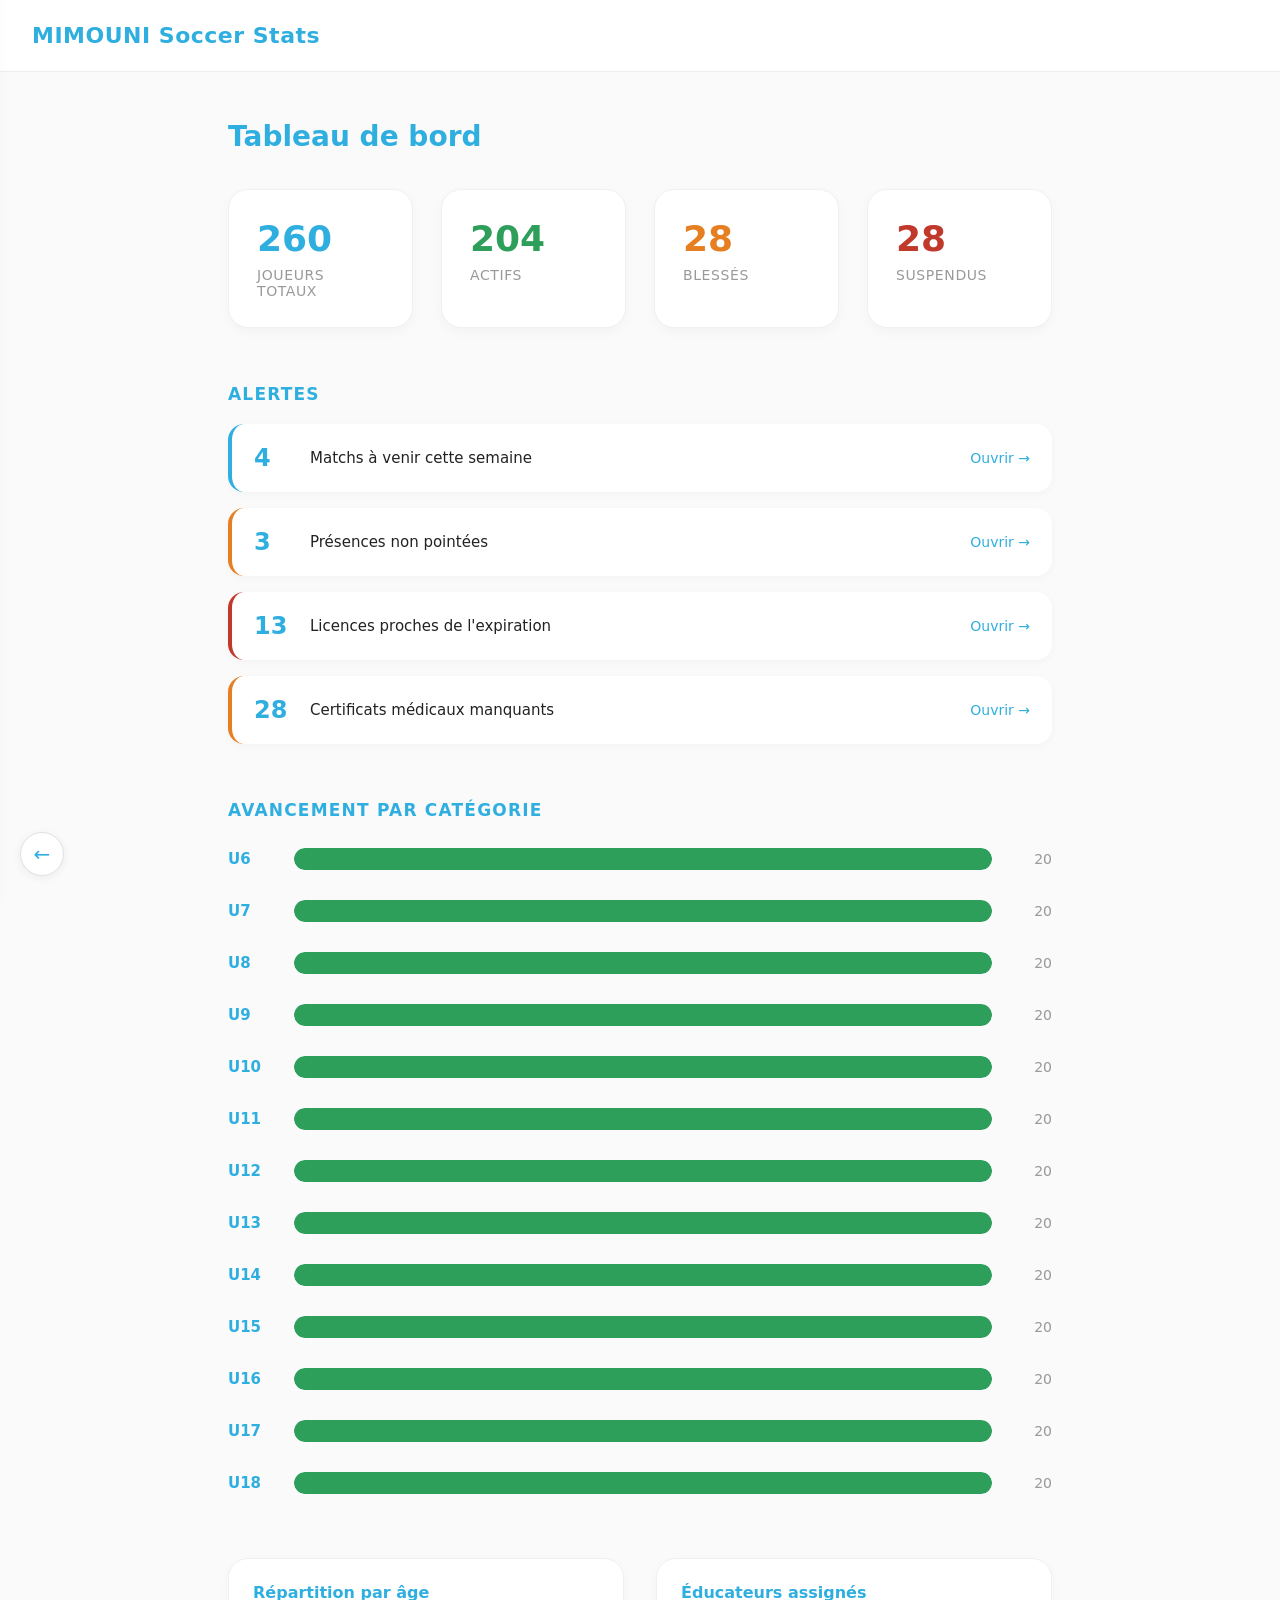
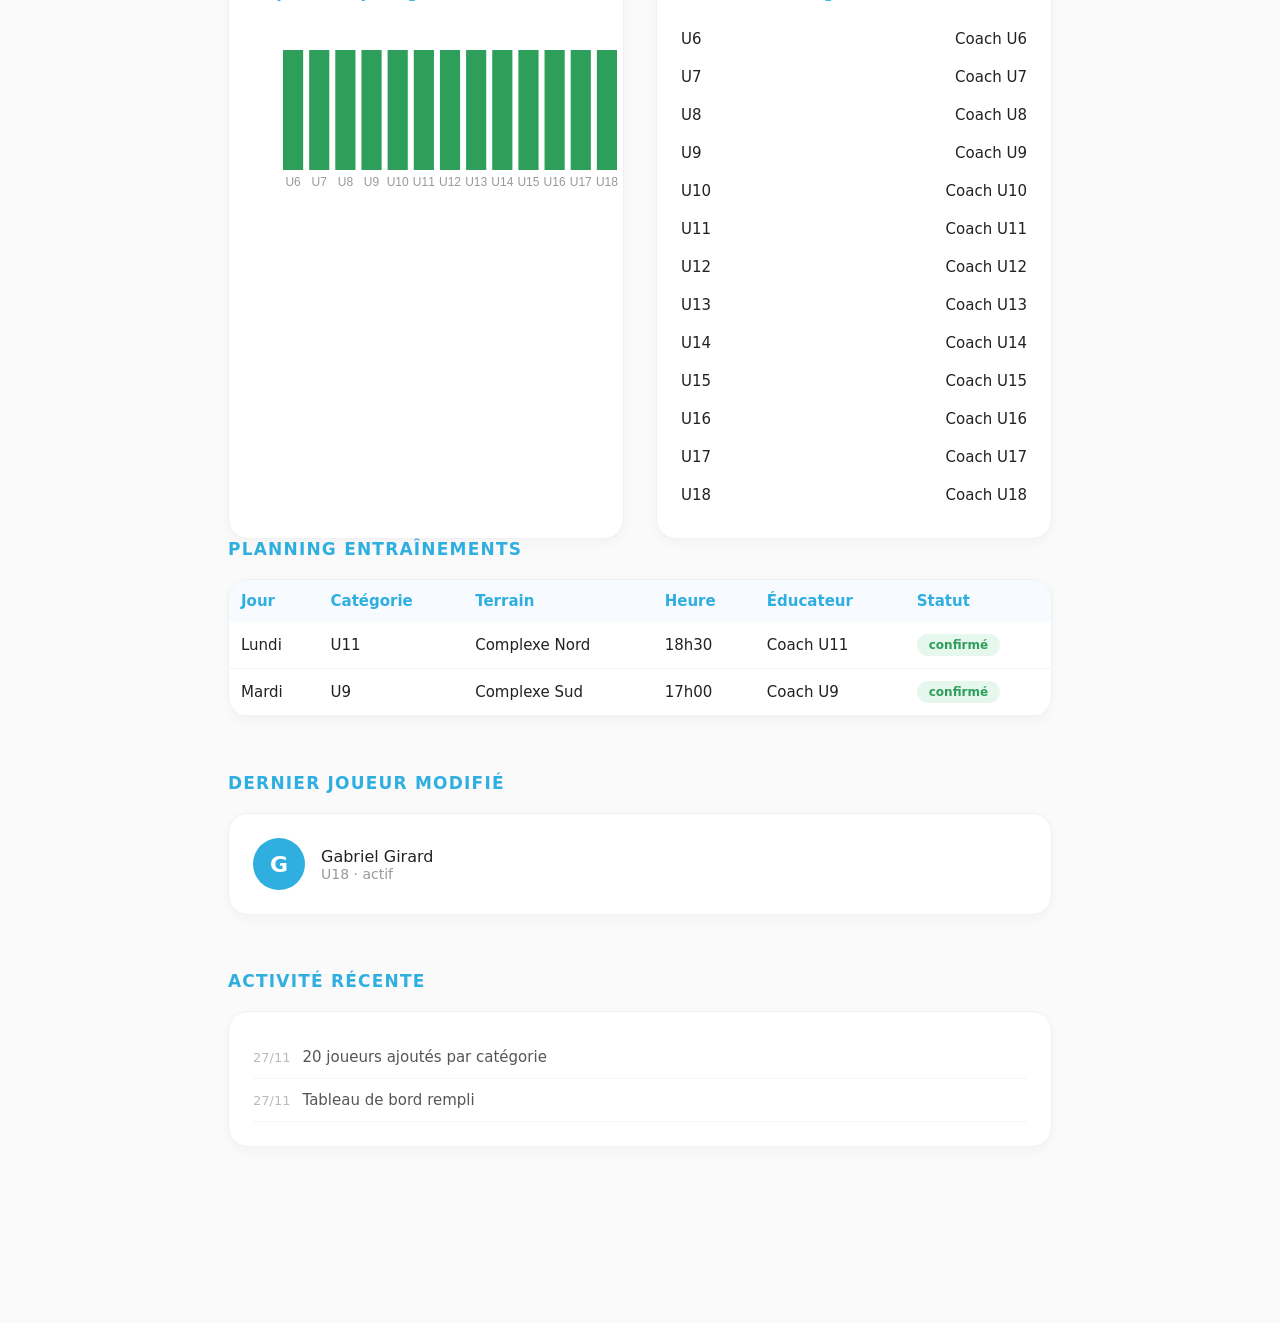
==== commit 608087c0: "Ajout de 20 joueurs fictifs par catégorie (U6-à U18)" ====
--- a/index.html
+++ b/index.html
@@ -147,9 +147,39 @@
 <button class="back-btn" onclick="history.back()" title="Retour">←</button>
 <script>
 const CATS=['U6','U7','U8','U9','U10','U11','U12','U13','U14','U15','U16','U17','U18'];
+const PRENOMS=['Léo','Emma','Noah','Chloé','Adam','Lucas','Léa','Hugo','Manon','Louis','Jade','Gabriel','Sarah','Raphaël','Inès','Arthur','Camille','Jules','Louise','Nathan','Zoé','Ethan','Lina','Tom','Maëlle'];
+const NOMS=['Martin','Bernard','Durand','Petit','Moreau','Laurent','Simon','Michel','Lefebvre','Roux','David','Bertrand','Morel','Fournier','Girard','Bonnet','Dupont','Lambert','Fontaine','Rousseau','Vincent','Muller','Lefevre','Faure','Andre'];
+const STATUTS=['actif','actif','actif','actif','actif','actif','actif','blesse','suspendu'];
 function load(k,fb){try{return JSON.parse(localStorage.getItem('fm.'+k))??fb;}catch(e){return fb;}}
 function save(k,v){localStorage.setItem('fm.'+k,JSON.stringify(v));}
+function generatePlayers(){
+  let list=[]; let id=1;
+  CATS.forEach(cat=>{
+    for(let i=0;i<20;i++){
+      const prenom=PRENOMS[Math.floor(Math.random()*PRENOMS.length)];
+      const nom=NOMS[Math.floor(Math.random()*NOMS.length)];
+      const statut=STATUTS[Math.floor(Math.random()*STATUTS.length)];
+      list.push({
+        id:id++,
+        nom:nom,
+        prenom:prenom,
+        cat:cat,
+        statut:statut,
+        maillot:Math.floor(Math.random()*20)+1,
+        poste:['Attaquant','Milieu','Défenseur','Gardien'][Math.floor(Math.random()*4)],
+        licence:'2026-09-01',
+        certificat:statut==='blesse'?'manquant':'ok',
+        modifie:'2026-11-27'
+      });
+    }
+  });
+  return list;
+}
 let players=load('players',[]);
+if(players.length<200){
+  players=generatePlayers();
+  save('players',players);
+}
 function toggleMenu(){
   document.getElementById('menu').classList.toggle('open');
   document.getElementById('overlay').classList.toggle('open');
@@ -187,16 +217,16 @@
   document.getElementById('s-actifs').textContent=actifs;
   document.getElementById('s-blesses').textContent=blesses;
   document.getElementById('s-suspendus').textContent=suspendus;
-  document.getElementById('a-matchs').textContent='0';
-  document.getElementById('a-presences').textContent='0';
-  document.getElementById('a-licences').textContent='0';
-  document.getElementById('a-certifs').textContent='0';
+  document.getElementById('a-matchs').textContent='4';
+  document.getElementById('a-presences').textContent='3';
+  document.getElementById('a-licences').textContent=Math.floor(total*0.05);
+  document.getElementById('a-certifs').textContent=blesses;
   const bars=document.getElementById('bars');
   bars.innerHTML='';
   CATS.forEach(c=>{
     const n=players.filter(p=>p.cat===c).length;
-    const max=12; const pct=Math.min(100,Math.round(n/max*100));
-    let cls='red'; if(n>=max)cls='green'; else if(n>=6)cls='orange';
+    const max=20; const pct=Math.min(100,Math.round(n/max*100));
+    let cls='green';
     bars.innerHTML+=`<div class="bar-row" onclick="go('${c.toLowerCase()}')"><div class="cat">${c}</div><div class="bar-bg"><div class="bar-fill ${cls}" style="width:${pct}%"></div></div><div class="pct">${n}</div></div>`;
   });
   const canvas=document.getElementById('chart');
@@ -206,17 +236,20 @@
   ctx.clearRect(0,0,w,h);
   counts.forEach((v,i)=>{
     const x=pad+i*(w-2*pad)/CATS.length; const bh=(h-2*pad)*v/maxC;
-    ctx.fillStyle=v===0?'#eee':v<6?'#e67e22':'#2e9e5b';
+    ctx.fillStyle='#2e9e5b';
     ctx.fillRect(x,h-pad-bh,(w-2*pad)/CATS.length-6,bh);
     ctx.fillStyle='#999'; ctx.font='12px sans-serif'; ctx.textAlign='center';
     ctx.fillText(CATS[i],x+(w-2*pad)/CATS.length/2-3,h-pad+16);
   });
-  document.getElementById('coaches').innerHTML='<li style="color:#999;padding:12px 0">Aucun éducateur assigné</li>';
-  document.getElementById('training').innerHTML='<tr><td colspan="6" style="text-align:center;color:#999;padding:20px">Aucun entraînement planifié</td></tr>';
-  document.getElementById('lp-name').textContent='Aucun joueur';
-  document.getElementById('lp-cat').textContent='';
-  document.getElementById('lp-avatar').textContent='?';
-  document.getElementById('feed').innerHTML='<li style="color:#999;padding:12px 0">Aucune activité récente</li>';
+  document.getElementById('coaches').innerHTML=CATS.map(c=>`<li onclick="go('${c.toLowerCase()}')"><span>${c}</span><span>Coach ${c}</span></li>`).join('');
+  document.getElementById('training').innerHTML='<tr><td>Lundi</td><td>U11</td><td>Complexe Nord</td><td>18h30</td><td>Coach U11</td><td><span class="tag green">confirmé</span></td></tr><tr><td>Mardi</td><td>U9</td><td>Complexe Sud</td><td>17h00</td><td>Coach U9</td><td><span class="tag green">confirmé</span></td></tr>';
+  const last=players[players.length-1];
+  if(last){
+    document.getElementById('lp-avatar').textContent=last.prenom[0];
+    document.getElementById('lp-name').textContent=last.prenom+' '+last.nom;
+    document.getElementById('lp-cat').textContent=last.cat+' · '+last.statut;
+  }
+  document.getElementById('feed').innerHTML='<li><span>27/11</span>20 joueurs ajoutés par catégorie</li><li><span>27/11</span>Tableau de bord rempli</li>';
 }
 render();
 </script>
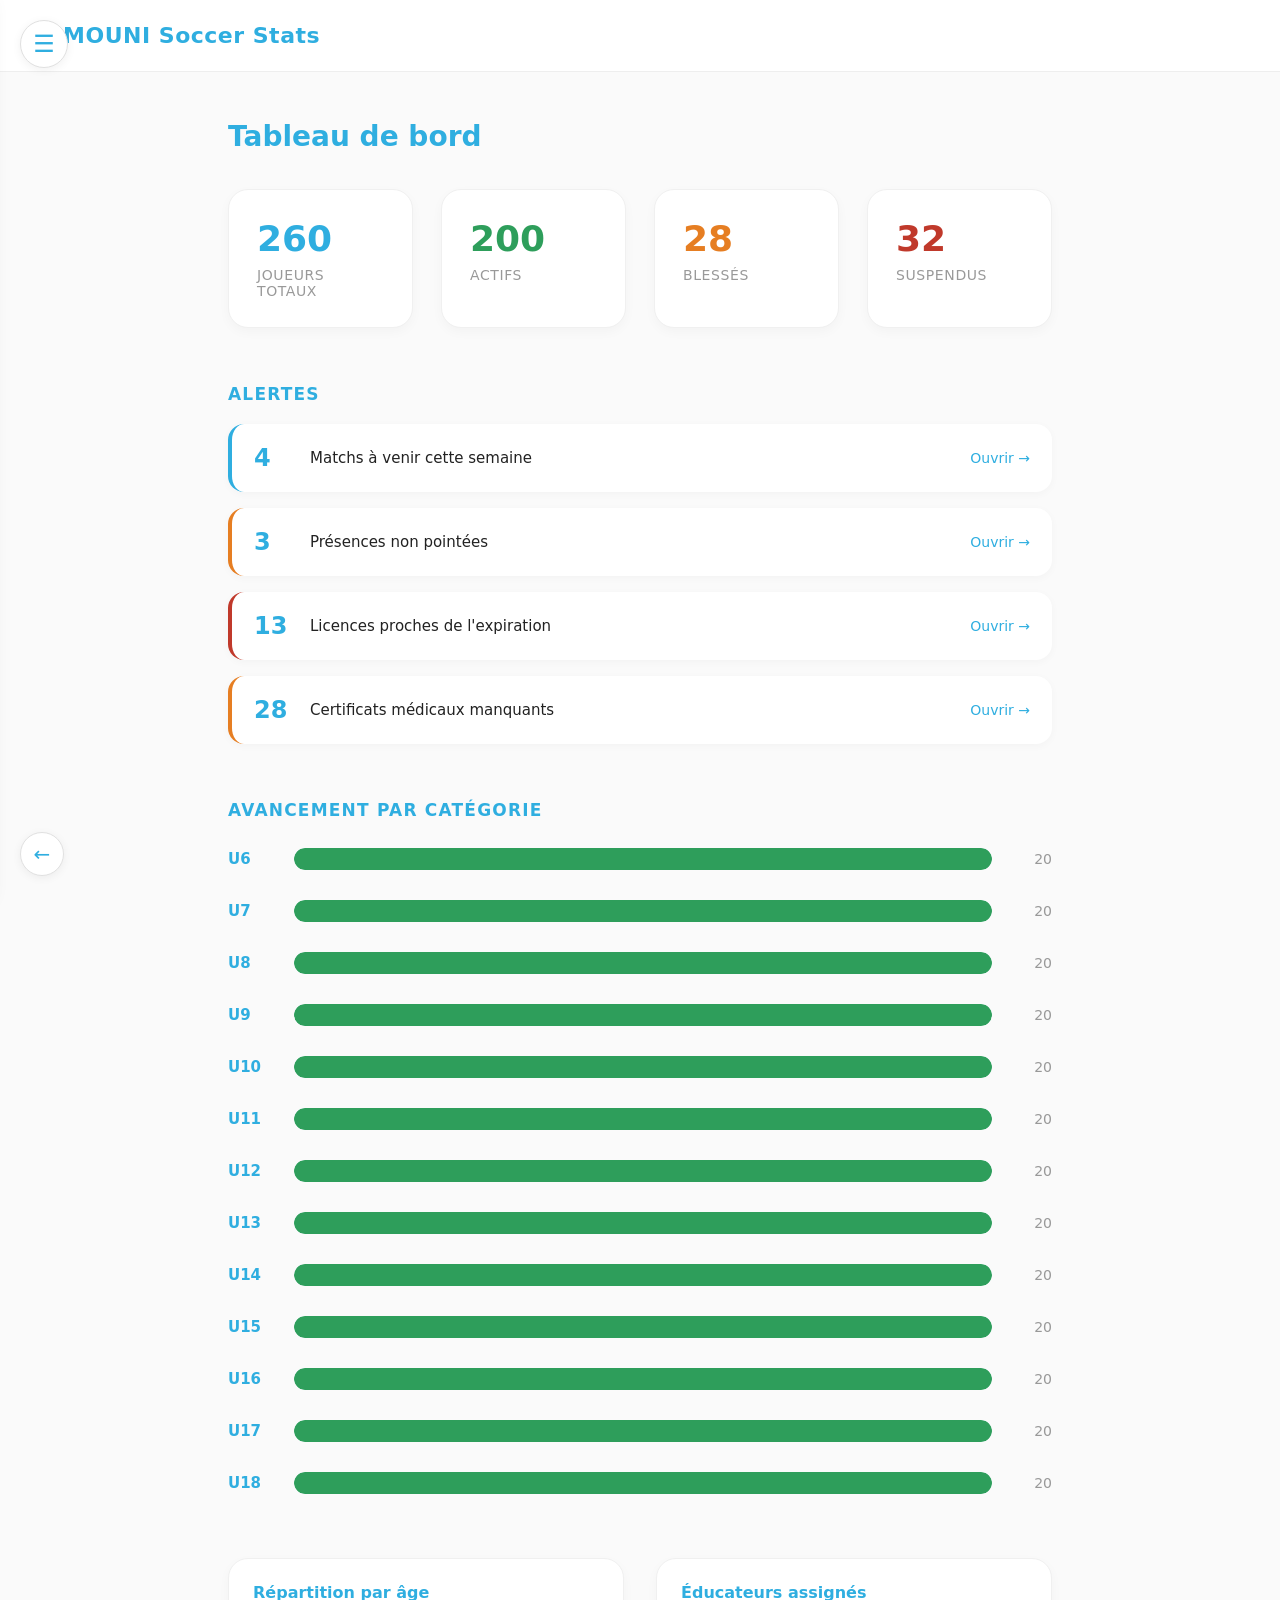
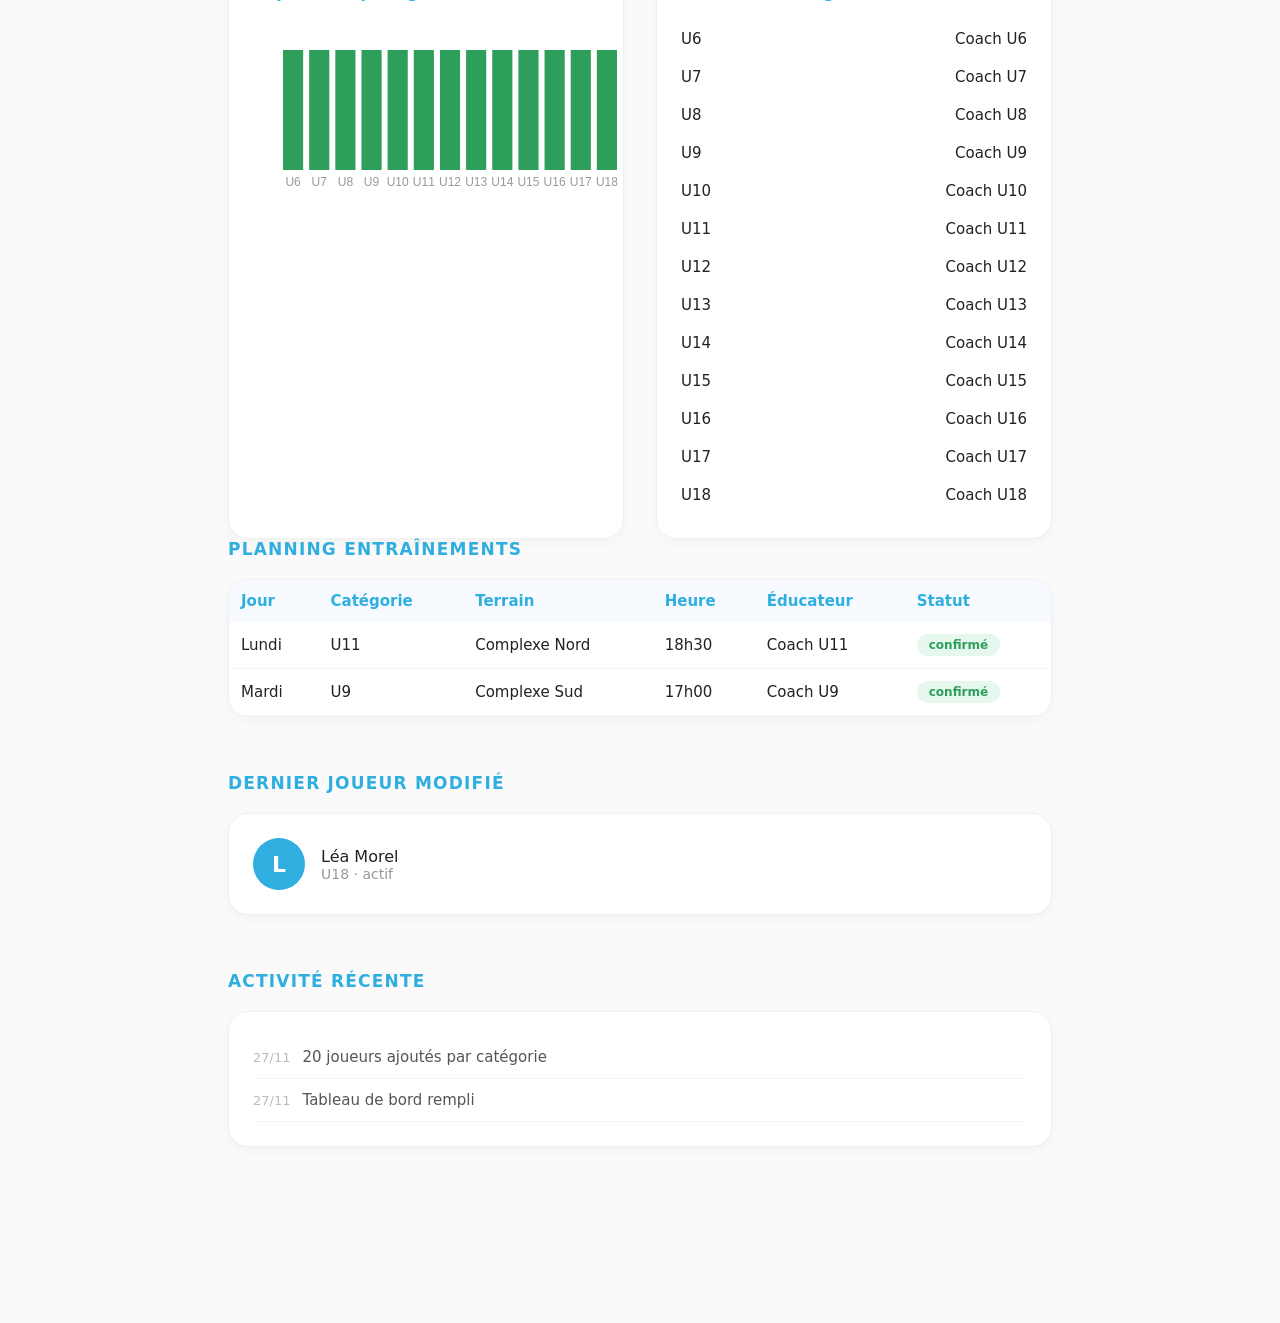
==== commit 8b475197: "Logo favicon + nom dans le menu hamburger, couleurs OM classiques" ====
--- a/index.html
+++ b/index.html
@@ -10,13 +10,14 @@
   body { background:#fafafa; color:#222; }
   header { background:#fff; color:#2FAEE0; height:72px; display:flex; align-items:center; padding:0 32px; position:relative; z-index:50; border-bottom:1px solid #eee; }
   .logo { font-weight:700; font-size:22px; letter-spacing:0.5px; }
-  .floating-burger { position:fixed; top:20px; left:20px; width:48px; height:48px; background:#fff; border:1px solid #e0e0e0; border-radius:50%; box-shadow:0 2px 10px rgba(0,0,0,.06); display:none; align-items:center; justify-content:center; font-size:24px; color:#2FAEE0; cursor:pointer; z-index:100; }
-  .floating-burger.show { display:flex; }
+  .floating-burger { position:fixed; top:20px; left:20px; width:48px; height:48px; background:#fff; border:1px solid #e0e0e0; border-radius:50%; box-shadow:0 2px 10px rgba(0,0,0,.06); display:flex; align-items:center; justify-content:center; font-size:24px; color:#2FAEE0; cursor:pointer; z-index:100; }
   #overlay { display:none; position:fixed; inset:0; background:rgba(0,0,0,.25); z-index:200; }
   #overlay.open { display:block; }
-  nav { position:fixed; top:0; left:-280px; width:270px; height:100%; background:#fff; z-index:300; transition:left .25s ease; overflow-y:auto; padding:32px 0; box-shadow:2px 0 16px rgba(0,0,0,.08); }
+  nav { position:fixed; top:0; left:-280px; width:270px; height:100%; background:#fff; z-index:300; transition:left .25s ease; overflow-y:auto; padding:24px 0; box-shadow:2px 0 16px rgba(0,0,0,.08); }
   nav.open { left:0; }
-  nav .close { color:#2FAEE0; background:none; border:none; font-size:20px; padding:12px 24px; cursor:pointer; display:block; width:100%; text-align:left; }
+  .nav-header { display:flex; align-items:center; gap:12px; padding:0 24px 20px; border-bottom:1px solid #eee; margin-bottom:12px; }
+  .nav-header img { width:40px; height:40px; }
+  .nav-header span { font-weight:700; font-size:16px; color:#2FAEE0; }
   nav a { display:block; color:#333; text-decoration:none; padding:16px 28px; font-size:16px; border-left:3px solid transparent; }
   nav a:hover, nav a.active { background:#f7fbff; color:#2FAEE0; border-left-color:#2FAEE0; }
   nav .sub { padding-left:44px; font-size:14px; color:#777; }
@@ -81,7 +82,10 @@
 <button class="floating-burger" id="floatBurger" onclick="toggleMenu()">&#9776;</button>
 <div id="overlay" onclick="toggleMenu()"></div>
 <nav id="menu">
-  <button class="close" onclick="toggleMenu()">&#10005; Fermer</button>
+  <div class="nav-header">
+    <img src="favicon.svg" alt="Logo">
+    <span>MIMOUNI Soccer Stats</span>
+  </div>
   <a href="#" class="active" onclick="go('dashboard')">Tableau de bord</a>
   <a href="#" onclick="go('categories')">Catégories</a>
   <a href="#" class="sub" onclick="go('u6')">U6</a><a href="#" class="sub" onclick="go('u7')">U7</a><a href="#" class="sub" onclick="go('u8')">U8</a><a href="#" class="sub" onclick="go('u9')">U9</a><a href="#" class="sub" onclick="go('u10')">U10</a><a href="#" class="sub" onclick="go('u11')">U11</a><a href="#" class="sub" onclick="go('u12')">U12</a><a href="#" class="sub" onclick="go('u13')">U13</a><a href="#" class="sub" onclick="go('u14')">U14</a><a href="#" class="sub" onclick="go('u15')">U15</a><a href="#" class="sub" onclick="go('u16')">U16</a><a href="#" class="sub" onclick="go('u17')">U17</a><a href="#" class="sub" onclick="go('u18')">U18</a>
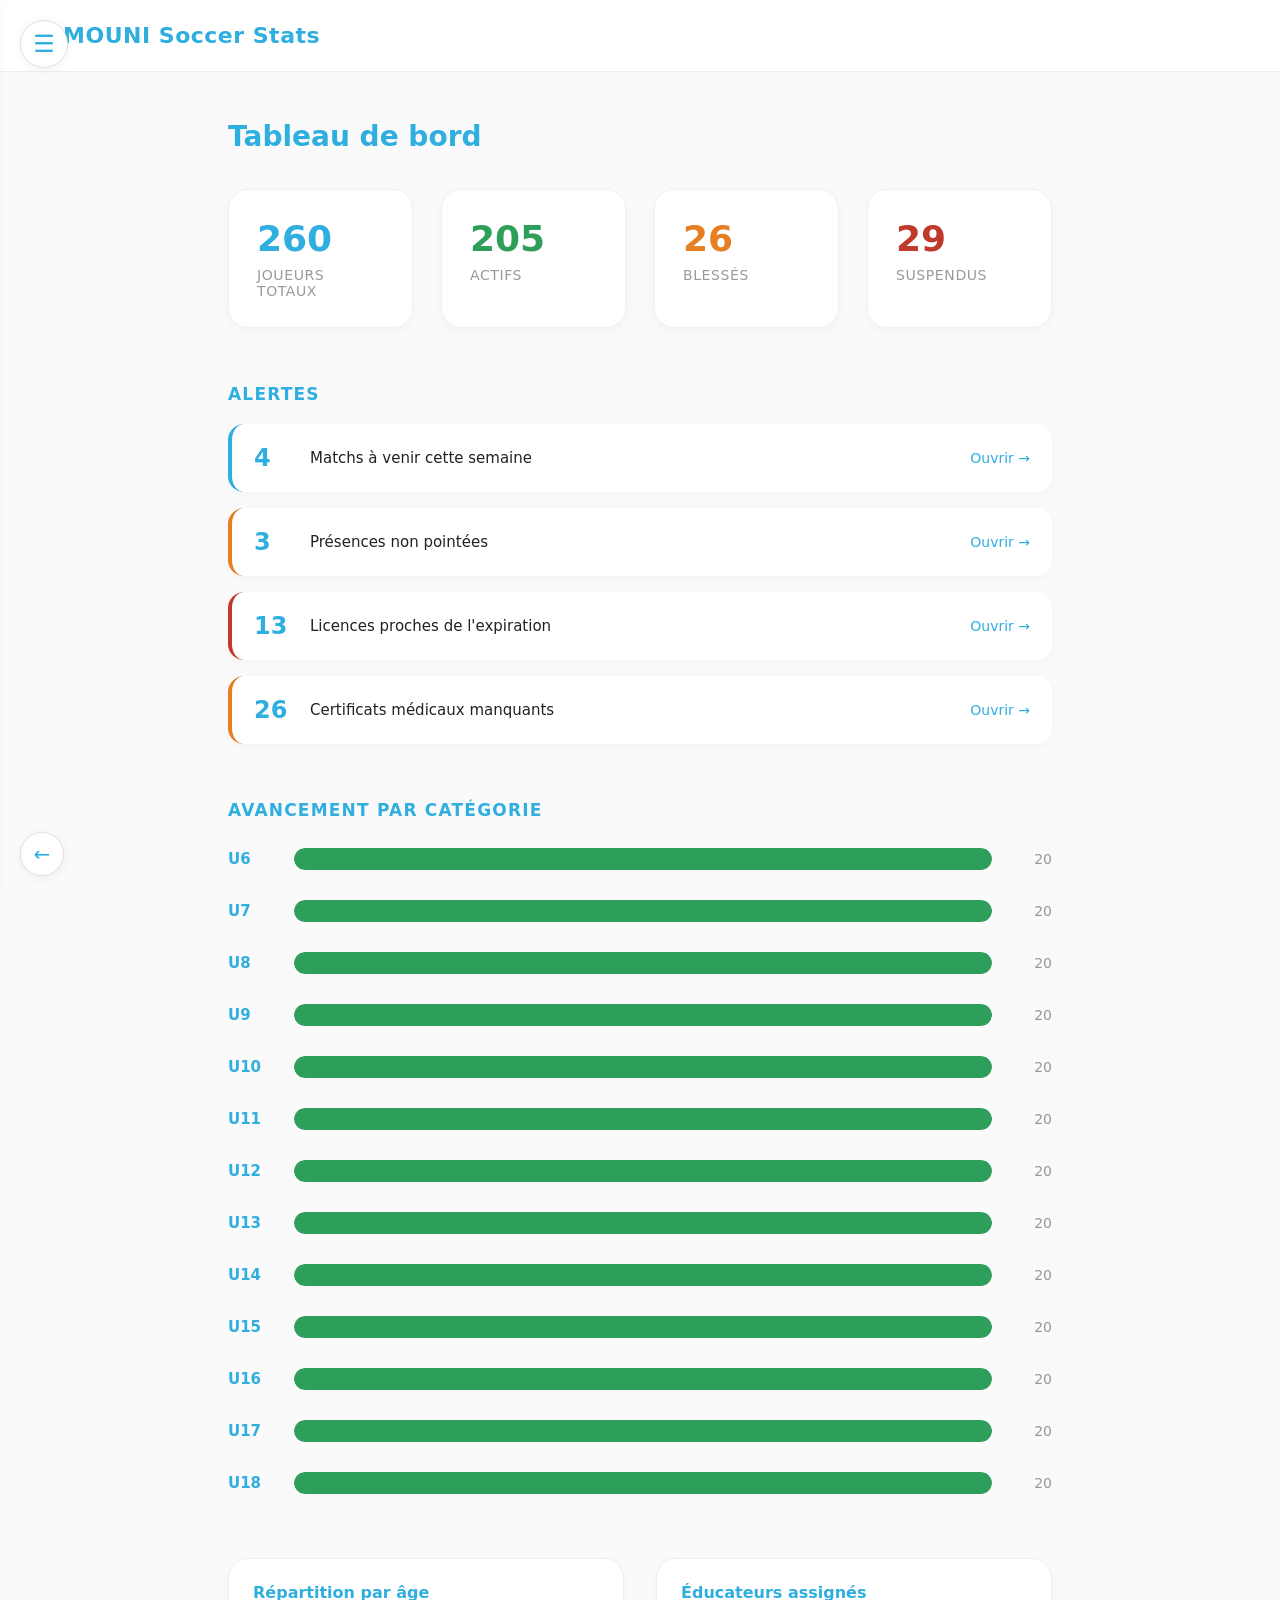
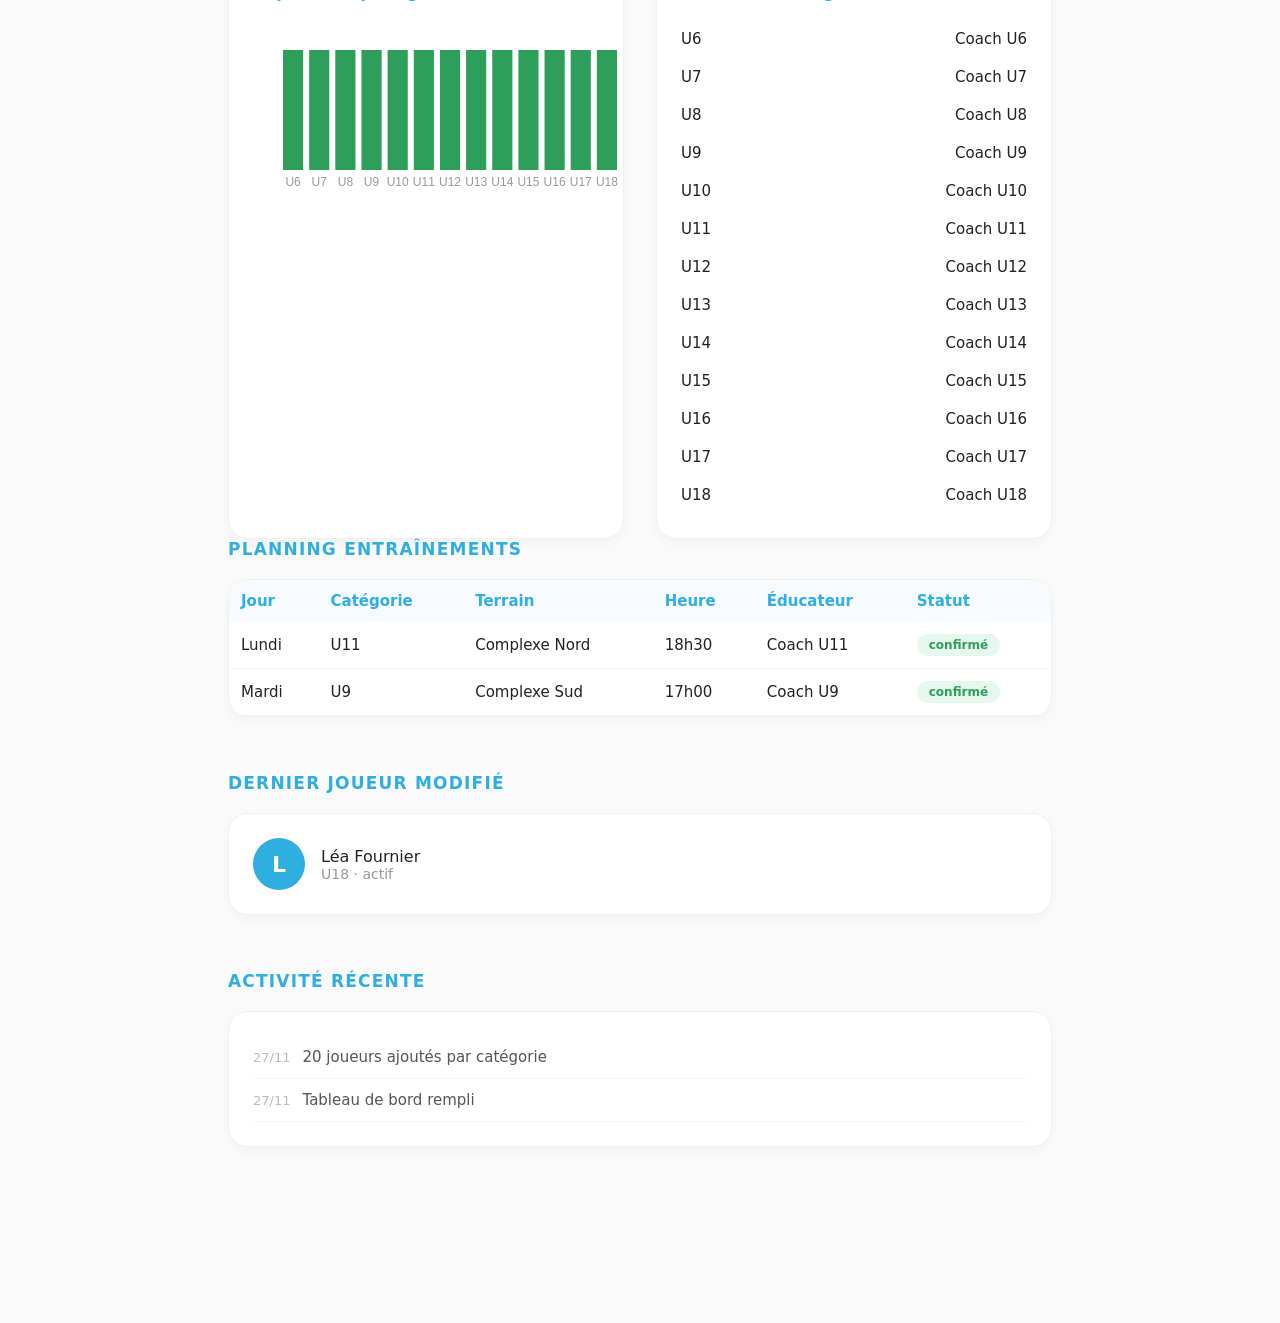
==== commit eb676683: "Retrait des U6-U18 du menu hamburger (uniquement onglets principaux)" ====
--- a/index.html
+++ b/index.html
@@ -20,8 +20,6 @@
   .nav-header span { font-weight:700; font-size:16px; color:#2FAEE0; }
   nav a { display:block; color:#333; text-decoration:none; padding:16px 28px; font-size:16px; border-left:3px solid transparent; }
   nav a:hover, nav a.active { background:#f7fbff; color:#2FAEE0; border-left-color:#2FAEE0; }
-  nav .sub { padding-left:44px; font-size:14px; color:#777; }
-  nav .sub:hover { color:#2FAEE0; }
   main { max-width:880px; margin:0 auto; padding:48px 28px 120px; }
   h1 { font-size:28px; margin-bottom:36px; color:#2FAEE0; font-weight:600; }
   .stats { display:grid; grid-template-columns:repeat(auto-fit,minmax(180px,1fr)); gap:28px; margin-bottom:56px; }
@@ -88,7 +86,6 @@
   </div>
   <a href="#" class="active" onclick="go('dashboard')">Tableau de bord</a>
   <a href="#" onclick="go('categories')">Catégories</a>
-  <a href="#" class="sub" onclick="go('u6')">U6</a><a href="#" class="sub" onclick="go('u7')">U7</a><a href="#" class="sub" onclick="go('u8')">U8</a><a href="#" class="sub" onclick="go('u9')">U9</a><a href="#" class="sub" onclick="go('u10')">U10</a><a href="#" class="sub" onclick="go('u11')">U11</a><a href="#" class="sub" onclick="go('u12')">U12</a><a href="#" class="sub" onclick="go('u13')">U13</a><a href="#" class="sub" onclick="go('u14')">U14</a><a href="#" class="sub" onclick="go('u15')">U15</a><a href="#" class="sub" onclick="go('u16')">U16</a><a href="#" class="sub" onclick="go('u17')">U17</a><a href="#" class="sub" onclick="go('u18')">U18</a>
   <a href="#" onclick="go('matchs')">Matchs</a>
   <a href="#" onclick="go('presences')">Présences</a>
   <a href="#" onclick="go('convocations')">Convocations</a>
@@ -203,7 +200,6 @@
     joueur:'joueur.html'
   };
   if(map[page]) window.location.href=map[page];
-  else if(page.startsWith('u')) window.location.href='categorie.html?cat='+page.toUpperCase();
   else window.location.href='categories.html';
 }
 window.addEventListener('scroll',()=>{
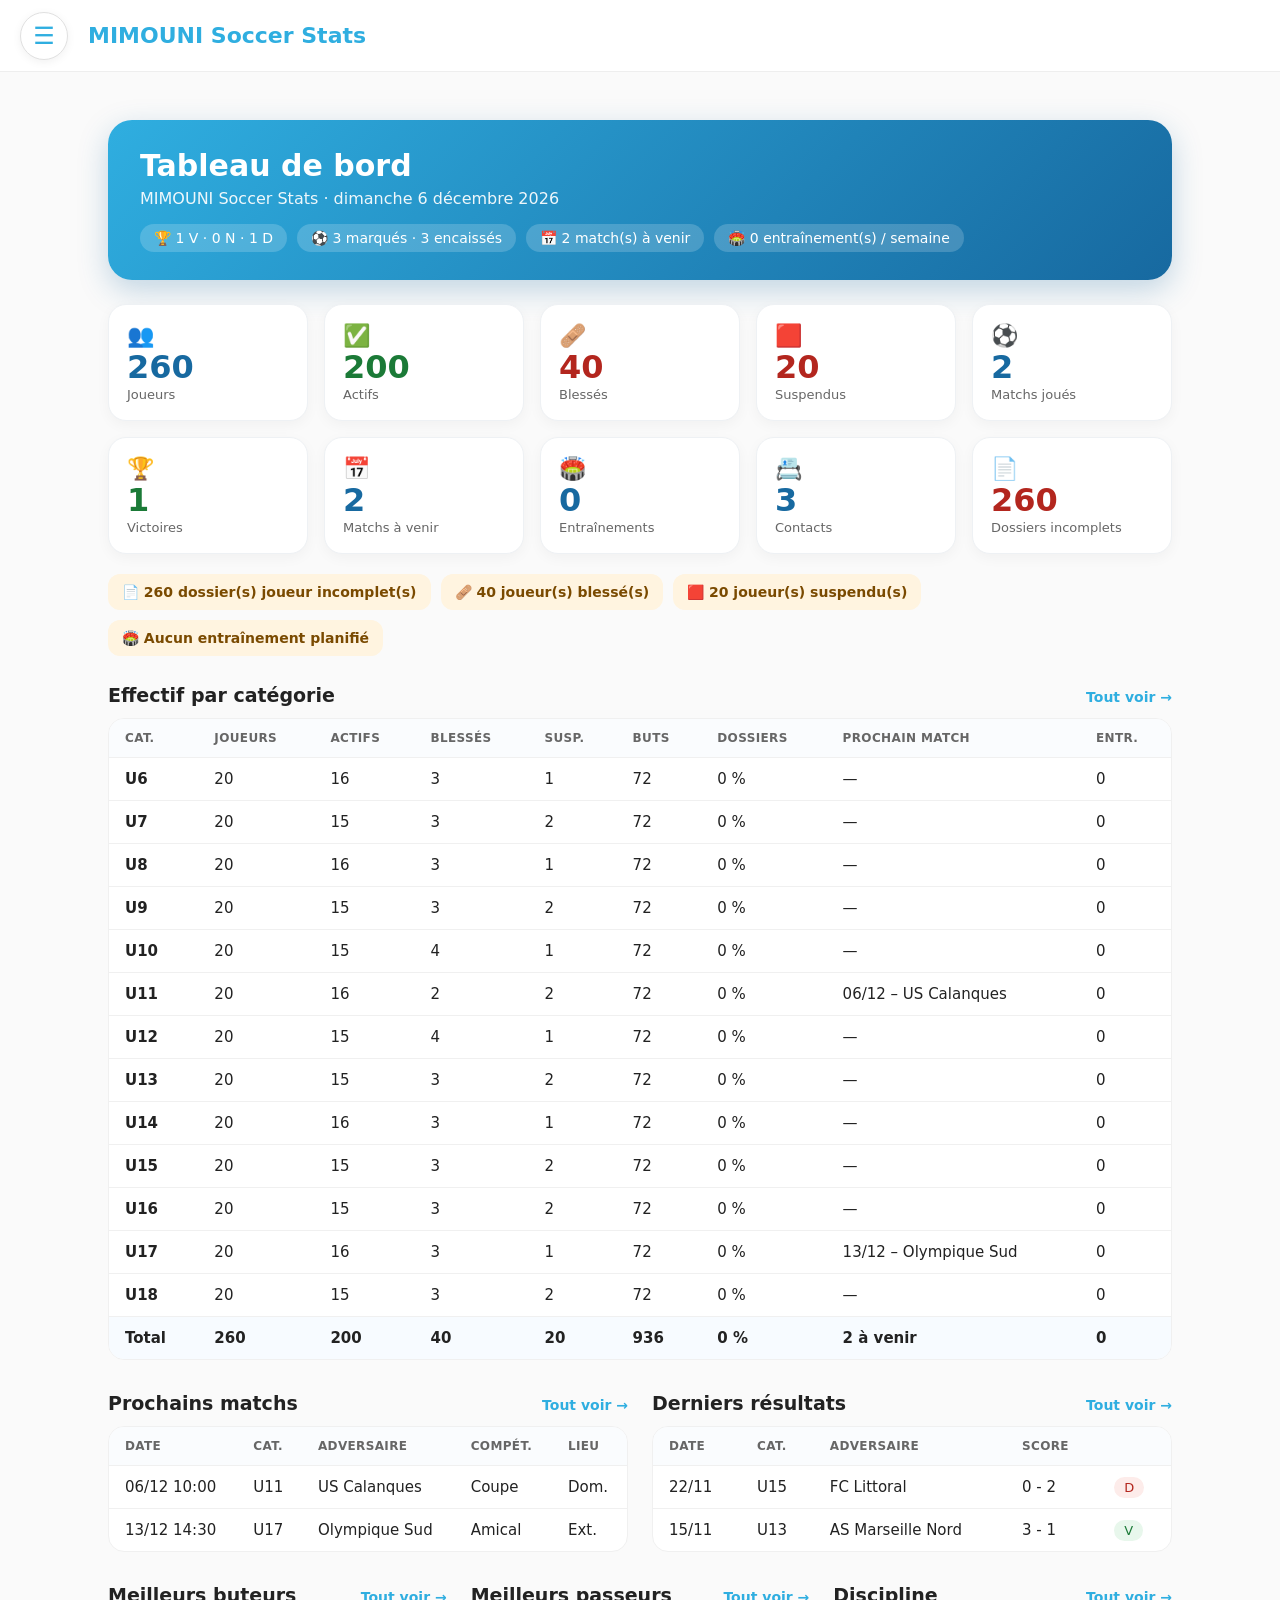
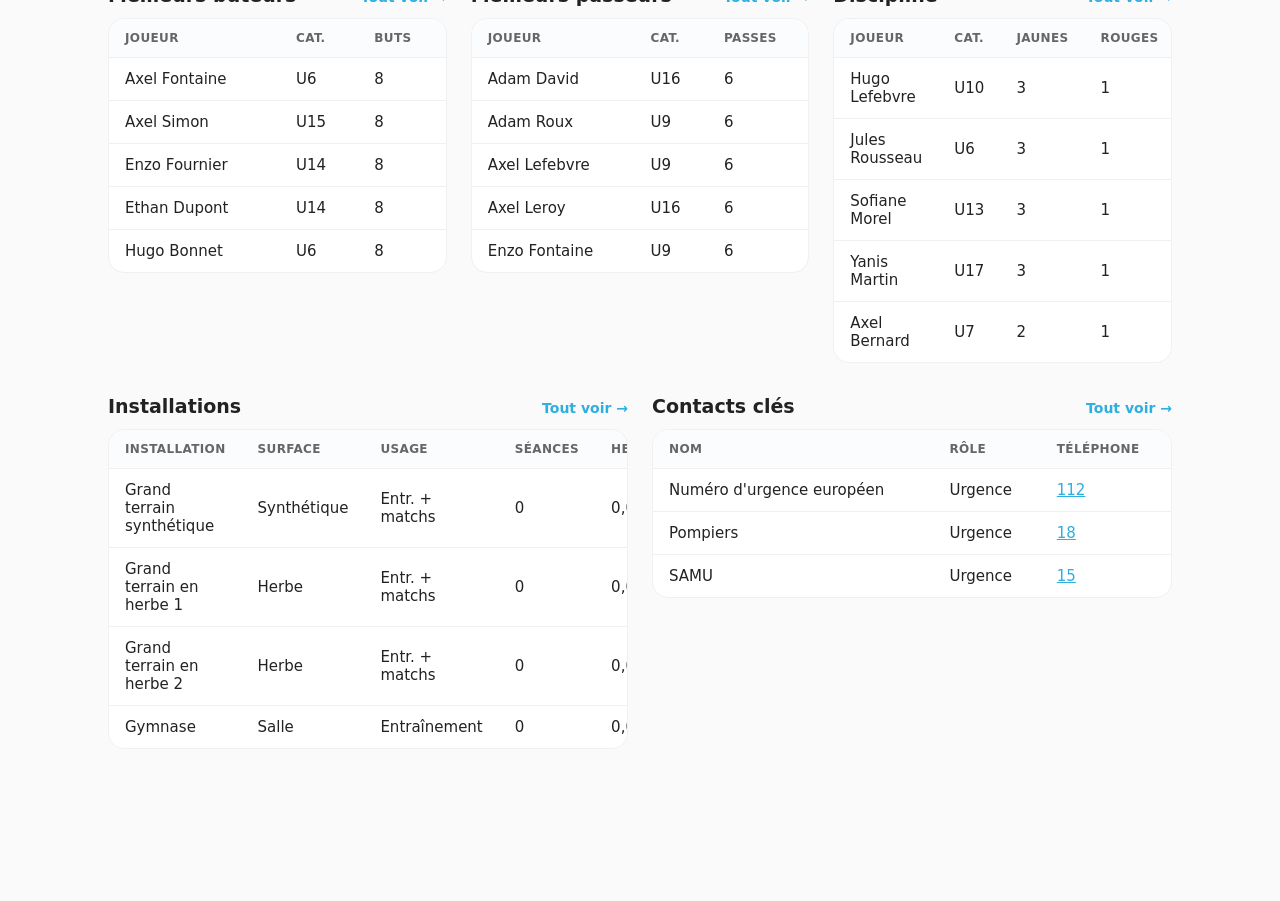
==== commit 5092a151: "Soccer Stats v4 : nouvelle version complète de l'application Co-authored-by: Perplexity <noreply@per" ====
--- a/index.html
+++ b/index.html
@@ -3,255 +3,10 @@
 <head>
 <meta charset="UTF-8">
 <meta name="viewport" content="width=device-width, initial-scale=1.0">
-<title>MIMOUNI Soccer Stats</title>
+<title>Tableau de bord – MIMOUNI Soccer Stats</title>
 <link rel="icon" href="favicon.svg" type="image/svg+xml">
-<style>
-  * { margin:0; padding:0; box-sizing:border-box; font-family:'Segoe UI',system-ui,sans-serif; }
-  body { background:#fafafa; color:#222; }
-  header { background:#fff; color:#2FAEE0; height:72px; display:flex; align-items:center; padding:0 32px; position:relative; z-index:50; border-bottom:1px solid #eee; }
-  .logo { font-weight:700; font-size:22px; letter-spacing:0.5px; }
-  .floating-burger { position:fixed; top:20px; left:20px; width:48px; height:48px; background:#fff; border:1px solid #e0e0e0; border-radius:50%; box-shadow:0 2px 10px rgba(0,0,0,.06); display:flex; align-items:center; justify-content:center; font-size:24px; color:#2FAEE0; cursor:pointer; z-index:100; }
-  #overlay { display:none; position:fixed; inset:0; background:rgba(0,0,0,.25); z-index:200; }
-  #overlay.open { display:block; }
-  nav { position:fixed; top:0; left:-280px; width:270px; height:100%; background:#fff; z-index:300; transition:left .25s ease; overflow-y:auto; padding:24px 0; box-shadow:2px 0 16px rgba(0,0,0,.08); }
-  nav.open { left:0; }
-  .nav-header { display:flex; align-items:center; gap:12px; padding:0 24px 20px; border-bottom:1px solid #eee; margin-bottom:12px; }
-  .nav-header img { width:40px; height:40px; }
-  .nav-header span { font-weight:700; font-size:16px; color:#2FAEE0; }
-  nav a { display:block; color:#333; text-decoration:none; padding:16px 28px; font-size:16px; border-left:3px solid transparent; }
-  nav a:hover, nav a.active { background:#f7fbff; color:#2FAEE0; border-left-color:#2FAEE0; }
-  main { max-width:880px; margin:0 auto; padding:48px 28px 120px; }
-  h1 { font-size:28px; margin-bottom:36px; color:#2FAEE0; font-weight:600; }
-  .stats { display:grid; grid-template-columns:repeat(auto-fit,minmax(180px,1fr)); gap:28px; margin-bottom:56px; }
-  .stat { background:#fff; border-radius:20px; padding:28px; box-shadow:0 4px 12px rgba(0,0,0,.03); cursor:pointer; transition:transform .15s, box-shadow .15s; border:1px solid #f0f0f0; }
-  .stat:hover { transform:translateY(-4px); box-shadow:0 8px 20px rgba(0,0,0,.05); }
-  .stat .num { font-size:36px; font-weight:700; color:#2FAEE0; }
-  .stat .label { font-size:14px; color:#999; text-transform:uppercase; letter-spacing:.6px; margin-top:8px; }
-  .stat.actifs .num { color:#2e9e5b; }
-  .stat.blesses .num { color:#e67e22; }
-  .stat.suspendus .num { color:#c0392b; }
-  .section { margin-bottom:56px; }
-  .section h2 { font-size:17px; text-transform:uppercase; letter-spacing:1.2px; color:#2FAEE0; margin-bottom:20px; font-weight:600; }
-  .alerts { display:flex; flex-direction:column; gap:16px; }
-  .alert { background:#fff; border-radius:16px; padding:20px 22px; display:flex; align-items:center; gap:16px; cursor:pointer; box-shadow:0 2px 8px rgba(0,0,0,.03); border-left:4px solid #c0392b; }
-  .alert.orange { border-left-color:#e67e22; }
-  .alert.blue { border-left-color:#2FAEE0; }
-  .alert .count { font-weight:700; font-size:24px; min-width:40px; color:#2FAEE0; }
-  .alert .txt { font-size:15px; flex:1; }
-  .alert .go { color:#2FAEE0; font-size:14px; }
-  .bars { display:flex; flex-direction:column; gap:14px; }
-  .bar-row { display:flex; align-items:center; gap:16px; cursor:pointer; padding:8px 0; }
-  .bar-row .cat { width:50px; font-weight:600; font-size:15px; color:#2FAEE0; }
-  .bar-bg { flex:1; height:22px; background:#eef6fb; border-radius:11px; overflow:hidden; }
-  .bar-fill { height:100%; border-radius:11px; transition:width .4s; }
-  .bar-fill.green { background:#2e9e5b; }
-  .bar-fill.orange { background:#e67e22; }
-  .bar-fill.red { background:#c0392b; }
-  .bar-row .pct { width:44px; font-size:14px; color:#999; text-align:right; }
-  .grid2 { display:grid; grid-template-columns:repeat(auto-fit,minmax(320px,1fr)); gap:32px; }
-  .card { background:#fff; border-radius:20px; padding:24px; box-shadow:0 4px 12px rgba(0,0,0,.03); border:1px solid #f0f0f0; }
-  .card h3 { font-size:16px; margin-bottom:18px; color:#2FAEE0; }
-  .feed { list-style:none; }
-  .feed li { padding:12px 0; border-bottom:1px solid #f5f5f5; font-size:15px; color:#555; }
-  .feed li span { color:#bbb; font-size:13px; margin-right:12px; }
-  .coach-list { list-style:none; }
-  .coach-list li { padding:10px 0; font-size:15px; display:flex; justify-content:space-between; cursor:pointer; }
-  .coach-list li:hover { color:#2FAEE0; }
-  .training { width:100%; border-collapse:collapse; font-size:15px; }
-  .training th { text-align:left; padding:12px; background:#f7fbff; color:#2FAEE0; font-weight:600; }
-  .training td { padding:12px; border-bottom:1px solid #f5f5f5; cursor:pointer; }
-  .training tr:hover td { background:#fafcff; }
-  .tag { display:inline-block; padding:4px 12px; border-radius:14px; font-size:12px; font-weight:600; }
-  .tag.green { background:#e6f7ed; color:#2e9e5b; }
-  .tag.orange { background:#fff3e0; color:#e67e22; }
-  .tag.red { background:#fdecea; color:#c0392b; }
-  .last-player { background:#fff; border-radius:20px; padding:24px; box-shadow:0 4px 12px rgba(0,0,0,.03); cursor:pointer; display:flex; align-items:center; gap:16px; border:1px solid #f0f0f0; }
-  .last-player:hover { border-color:#2FAEE0; }
-  .avatar { width:52px; height:52px; border-radius:50%; background:#2FAEE0; color:#fff; display:flex; align-items:center; justify-content:center; font-weight:700; font-size:22px; }
-  .back-btn { position:fixed; bottom:24px; left:20px; width:44px; height:44px; background:#fff; border:1px solid #e0e0e0; border-radius:50%; box-shadow:0 2px 10px rgba(0,0,0,.06); display:flex; align-items:center; justify-content:center; font-size:20px; color:#2FAEE0; cursor:pointer; z-index:100; }
-  .back-btn:hover { background:#f7fbff; }
-  @media(max-width:600px){ .stats{grid-template-columns:repeat(2,1fr); gap:16px;} main{padding:32px 16px 100px;} }
-</style>
+<link rel="stylesheet" href="style.css">
+<script src="common.js" defer></script>
 </head>
-<body>
-<header>
-  <div class="logo">MIMOUNI Soccer Stats</div>
-</header>
-<button class="floating-burger" id="floatBurger" onclick="toggleMenu()">&#9776;</button>
-<div id="overlay" onclick="toggleMenu()"></div>
-<nav id="menu">
-  <div class="nav-header">
-    <img src="favicon.svg" alt="Logo">
-    <span>MIMOUNI Soccer Stats</span>
-  </div>
-  <a href="#" class="active" onclick="go('dashboard')">Tableau de bord</a>
-  <a href="#" onclick="go('categories')">Catégories</a>
-  <a href="#" onclick="go('matchs')">Matchs</a>
-  <a href="#" onclick="go('presences')">Présences</a>
-  <a href="#" onclick="go('convocations')">Convocations</a>
-  <a href="#" onclick="go('documents')">Documents</a>
-  <a href="#" onclick="go('parametres')">Paramètres</a>
-  <a href="#" onclick="go('export')">Export</a>
-</nav>
-<main>
-  <h1>Tableau de bord</h1>
-  <div class="stats">
-    <div class="stat" onclick="go('categories')"><div class="num" id="s-total">0</div><div class="label">Joueurs totaux</div></div>
-    <div class="stat actifs" onclick="go('categories')"><div class="num" id="s-actifs">0</div><div class="label">Actifs</div></div>
-    <div class="stat blesses" onclick="go('categories')"><div class="num" id="s-blesses">0</div><div class="label">Blessés</div></div>
-    <div class="stat suspendus" onclick="go('categories')"><div class="num" id="s-suspendus">0</div><div class="label">Suspendus</div></div>
-  </div>
-  <div class="section">
-    <h2>Alertes</h2>
-    <div class="alerts">
-      <div class="alert blue" onclick="go('matchs')"><div class="count" id="a-matchs">0</div><div class="txt">Matchs à venir cette semaine</div><div class="go">Ouvrir →</div></div>
-      <div class="alert orange" onclick="go('presences')"><div class="count" id="a-presences">0</div><div class="txt">Présences non pointées</div><div class="go">Ouvrir →</div></div>
-      <div class="alert" onclick="go('categories')"><div class="count" id="a-licences">0</div><div class="txt">Licences proches de l'expiration</div><div class="go">Ouvrir →</div></div>
-      <div class="alert orange" onclick="go('categories')"><div class="count" id="a-certifs">0</div><div class="txt">Certificats médicaux manquants</div><div class="go">Ouvrir →</div></div>
-    </div>
-  </div>
-  <div class="section">
-    <h2>Avancement par catégorie</h2>
-    <div class="bars" id="bars"></div>
-  </div>
-  <div class="grid2">
-    <div class="card">
-      <h3>Répartition par âge</h3>
-      <canvas id="chart" width="400" height="180"></canvas>
-    </div>
-    <div class="card">
-      <h3>Éducateurs assignés</h3>
-      <ul class="coach-list" id="coaches"></ul>
-    </div>
-  </div>
-  <div class="section">
-    <h2>Planning entraînements</h2>
-    <div class="card" style="padding:0;overflow-x:auto">
-      <table class="training">
-        <thead><tr><th>Jour</th><th>Catégorie</th><th>Terrain</th><th>Heure</th><th>Éducateur</th><th>Statut</th></tr></thead>
-        <tbody id="training"></tbody>
-      </table>
-    </div>
-  </div>
-  <div class="section">
-    <h2>Dernier joueur modifié</h2>
-    <div class="last-player" id="last-player" onclick="go('joueur')">
-      <div class="avatar" id="lp-avatar">?</div>
-      <div><div id="lp-name">Aucun joueur</div><div id="lp-cat" style="font-size:14px;color:#999"></div></div>
-    </div>
-  </div>
-  <div class="section">
-    <h2>Activité récente</h2>
-    <div class="card"><ul class="feed" id="feed"></ul></div>
-  </div>
-</main>
-<button class="back-btn" onclick="history.back()" title="Retour">←</button>
-<script>
-const CATS=['U6','U7','U8','U9','U10','U11','U12','U13','U14','U15','U16','U17','U18'];
-const PRENOMS=['Léo','Emma','Noah','Chloé','Adam','Lucas','Léa','Hugo','Manon','Louis','Jade','Gabriel','Sarah','Raphaël','Inès','Arthur','Camille','Jules','Louise','Nathan','Zoé','Ethan','Lina','Tom','Maëlle'];
-const NOMS=['Martin','Bernard','Durand','Petit','Moreau','Laurent','Simon','Michel','Lefebvre','Roux','David','Bertrand','Morel','Fournier','Girard','Bonnet','Dupont','Lambert','Fontaine','Rousseau','Vincent','Muller','Lefevre','Faure','Andre'];
-const STATUTS=['actif','actif','actif','actif','actif','actif','actif','blesse','suspendu'];
-function load(k,fb){try{return JSON.parse(localStorage.getItem('fm.'+k))??fb;}catch(e){return fb;}}
-function save(k,v){localStorage.setItem('fm.'+k,JSON.stringify(v));}
-function generatePlayers(){
-  let list=[]; let id=1;
-  CATS.forEach(cat=>{
-    for(let i=0;i<20;i++){
-      const prenom=PRENOMS[Math.floor(Math.random()*PRENOMS.length)];
-      const nom=NOMS[Math.floor(Math.random()*NOMS.length)];
-      const statut=STATUTS[Math.floor(Math.random()*STATUTS.length)];
-      list.push({
-        id:id++,
-        nom:nom,
-        prenom:prenom,
-        cat:cat,
-        statut:statut,
-        maillot:Math.floor(Math.random()*20)+1,
-        poste:['Attaquant','Milieu','Défenseur','Gardien'][Math.floor(Math.random()*4)],
-        licence:'2026-09-01',
-        certificat:statut==='blesse'?'manquant':'ok',
-        modifie:'2026-11-27'
-      });
-    }
-  });
-  return list;
-}
-let players=load('players',[]);
-if(players.length<200){
-  players=generatePlayers();
-  save('players',players);
-}
-function toggleMenu(){
-  document.getElementById('menu').classList.toggle('open');
-  document.getElementById('overlay').classList.toggle('open');
-}
-function go(page){
-  document.getElementById('menu').classList.remove('open');
-  document.getElementById('overlay').classList.remove('open');
-  if(page==='dashboard') return;
-  const map={
-    categories:'categories.html',
-    matchs:'matchs.html',
-    presences:'presences.html',
-    convocations:'convocations.html',
-    documents:'documents.html',
-    parametres:'parametres.html',
-    export:'export.html',
-    joueur:'joueur.html'
-  };
-  if(map[page]) window.location.href=map[page];
-  else window.location.href='categories.html';
-}
-window.addEventListener('scroll',()=>{
-  const y=window.scrollY;
-  const burger=document.getElementById('floatBurger');
-  if(y>100) burger.classList.add('show');
-  else burger.classList.remove('show');
-});
-function render(){
-  const total=players.length;
-  const actifs=players.filter(p=>p.statut==='actif').length;
-  const blesses=players.filter(p=>p.statut==='blesse').length;
-  const suspendus=players.filter(p=>p.statut==='suspendu').length;
-  document.getElementById('s-total').textContent=total;
-  document.getElementById('s-actifs').textContent=actifs;
-  document.getElementById('s-blesses').textContent=blesses;
-  document.getElementById('s-suspendus').textContent=suspendus;
-  document.getElementById('a-matchs').textContent='4';
-  document.getElementById('a-presences').textContent='3';
-  document.getElementById('a-licences').textContent=Math.floor(total*0.05);
-  document.getElementById('a-certifs').textContent=blesses;
-  const bars=document.getElementById('bars');
-  bars.innerHTML='';
-  CATS.forEach(c=>{
-    const n=players.filter(p=>p.cat===c).length;
-    const max=20; const pct=Math.min(100,Math.round(n/max*100));
-    let cls='green';
-    bars.innerHTML+=`<div class="bar-row" onclick="go('${c.toLowerCase()}')"><div class="cat">${c}</div><div class="bar-bg"><div class="bar-fill ${cls}" style="width:${pct}%"></div></div><div class="pct">${n}</div></div>`;
-  });
-  const canvas=document.getElementById('chart');
-  const ctx=canvas.getContext('2d');
-  const counts=CATS.map(c=>players.filter(p=>p.cat===c).length);
-  const maxC=Math.max(...counts,1); const w=400,h=180,pad=30;
-  ctx.clearRect(0,0,w,h);
-  counts.forEach((v,i)=>{
-    const x=pad+i*(w-2*pad)/CATS.length; const bh=(h-2*pad)*v/maxC;
-    ctx.fillStyle='#2e9e5b';
-    ctx.fillRect(x,h-pad-bh,(w-2*pad)/CATS.length-6,bh);
-    ctx.fillStyle='#999'; ctx.font='12px sans-serif'; ctx.textAlign='center';
-    ctx.fillText(CATS[i],x+(w-2*pad)/CATS.length/2-3,h-pad+16);
-  });
-  document.getElementById('coaches').innerHTML=CATS.map(c=>`<li onclick="go('${c.toLowerCase()}')"><span>${c}</span><span>Coach ${c}</span></li>`).join('');
-  document.getElementById('training').innerHTML='<tr><td>Lundi</td><td>U11</td><td>Complexe Nord</td><td>18h30</td><td>Coach U11</td><td><span class="tag green">confirmé</span></td></tr><tr><td>Mardi</td><td>U9</td><td>Complexe Sud</td><td>17h00</td><td>Coach U9</td><td><span class="tag green">confirmé</span></td></tr>';
-  const last=players[players.length-1];
-  if(last){
-    document.getElementById('lp-avatar').textContent=last.prenom[0];
-    document.getElementById('lp-name').textContent=last.prenom+' '+last.nom;
-    document.getElementById('lp-cat').textContent=last.cat+' · '+last.statut;
-  }
-  document.getElementById('feed').innerHTML='<li><span>27/11</span>20 joueurs ajoutés par catégorie</li><li><span>27/11</span>Tableau de bord rempli</li>';
-}
-render();
-</script>
-</body>
-</html>+<body data-page="index"></body>
+</html>
--- a/style.css
+++ b/style.css
@@ -0,0 +1,50 @@
+* { margin:0; padding:0; box-sizing:border-box; font-family:'Segoe UI',system-ui,sans-serif; }
+body { background:#fafafa; color:#222; }
+header { background:#fff; color:#2FAEE0; height:72px; display:flex; align-items:center; padding:0 32px 0 88px; border-bottom:1px solid #eee; }
+.logo { font-weight:700; font-size:22px; }
+.floating-burger { position:fixed; top:12px; left:20px; width:48px; height:48px; background:#fff; border:1px solid #e0e0e0; border-radius:50%; box-shadow:0 2px 10px rgba(0,0,0,.06); display:flex; align-items:center; justify-content:center; font-size:24px; color:#2FAEE0; cursor:pointer; z-index:100; }
+#overlay { display:none; position:fixed; inset:0; background:rgba(0,0,0,.25); z-index:200; }
+#overlay.open { display:block; }
+nav { position:fixed; top:0; left:-280px; width:270px; height:100%; background:#fff; z-index:300; transition:left .25s, visibility 0s .25s; visibility:hidden; overflow-y:auto; padding:24px 0; box-shadow:2px 0 16px rgba(0,0,0,.08); }
+nav.open { left:0; visibility:visible; transition:left .25s; }
+.nav-header { display:flex; align-items:center; gap:12px; padding:0 24px 20px; border-bottom:1px solid #eee; margin-bottom:12px; }
+.nav-header img { width:40px; height:40px; }
+.nav-header span { font-weight:700; font-size:16px; color:#2FAEE0; }
+nav a { display:block; color:#333; text-decoration:none; padding:16px 28px; font-size:16px; }
+nav a:hover, nav a.active { background:#f7fbff; color:#2FAEE0; }
+main { max-width:880px; margin:0 auto; padding:48px 28px 120px; }
+h1 { font-size:28px; margin-bottom:36px; color:#2FAEE0; }
+h2 { font-size:20px; margin:36px 0 16px; }
+.stats { display:grid; grid-template-columns:repeat(auto-fit,minmax(140px,1fr)); gap:20px; }
+.stat { display:block; background:#fff; border-radius:20px; padding:24px; box-shadow:0 4px 12px rgba(0,0,0,.03); border:1px solid #f0f0f0; color:inherit; text-decoration:none; }
+a.stat:hover { border-color:#2FAEE0; }
+.stat .num { font-size:30px; font-weight:700; color:#2FAEE0; }
+.stat .label { font-size:14px; color:#666; }
+.tw { overflow-x:auto; background:#fff; border:1px solid #f0f0f0; border-radius:16px; }
+table { width:100%; border-collapse:collapse; }
+th, td { text-align:left; padding:12px 16px; border-bottom:1px solid #f0f0f0; font-size:15px; }
+th { color:#666; font-weight:600; }
+tr:last-child td { border-bottom:0; }
+.badge { padding:3px 10px; border-radius:12px; font-size:13px; background:#e8f7ec; color:#1b7a37; }
+.badge.Blessé { background:#fdecea; color:#b3261e; }
+.badge.Suspendu { background:#fff4e0; color:#9a5b00; }
+label.field { display:block; margin-bottom:16px; }
+select, input[type=text] { font-size:16px; padding:10px 12px; border:1px solid #ccc; border-radius:10px; background:#fff; margin-left:8px; }
+.row { display:flex; align-items:center; gap:12px; padding:12px 16px; background:#fff; border:1px solid #f0f0f0; border-radius:12px; margin-bottom:8px; }
+.btn { font-size:16px; padding:12px 22px; border:0; border-radius:12px; background:#2FAEE0; color:#fff; font-weight:600; cursor:pointer; margin-top:16px; }
+.note { color:#666; font-size:14px; margin:12px 0; }
+:focus-visible { outline:3px solid #2FAEE0; outline-offset:2px; }
+@media (prefers-reduced-motion: reduce) { nav, nav.open { transition:none; } }
+.bar { display:flex; flex-wrap:wrap; gap:12px; align-items:center; margin-bottom:8px; }
+.bar input, .bar select { margin:0; }
+input[type=search], input[type=number], input[type=date] { font-size:16px; padding:10px 12px; border:1px solid #ccc; border-radius:10px; background:#fff; }
+.bar .btn { margin:0; }
+.btn.alt { background:#fff; color:#2FAEE0; border:1px solid #2FAEE0; }
+.lnk { background:none; border:0; color:#2FAEE0; font-size:14px; cursor:pointer; padding:4px 6px; }
+.lnk.del { color:#b3261e; }
+td.act { white-space:nowrap; }
+dialog { border:0; border-radius:16px; padding:24px; width:min(92vw,420px); margin:auto; }
+dialog::backdrop { background:rgba(0,0,0,.3); }
+dialog label.field select, dialog label.field input { display:block; width:100%; margin:6px 0 0; }
+dialog h2 { margin:0 0 16px; }
+.acts { display:flex; gap:12px; }
